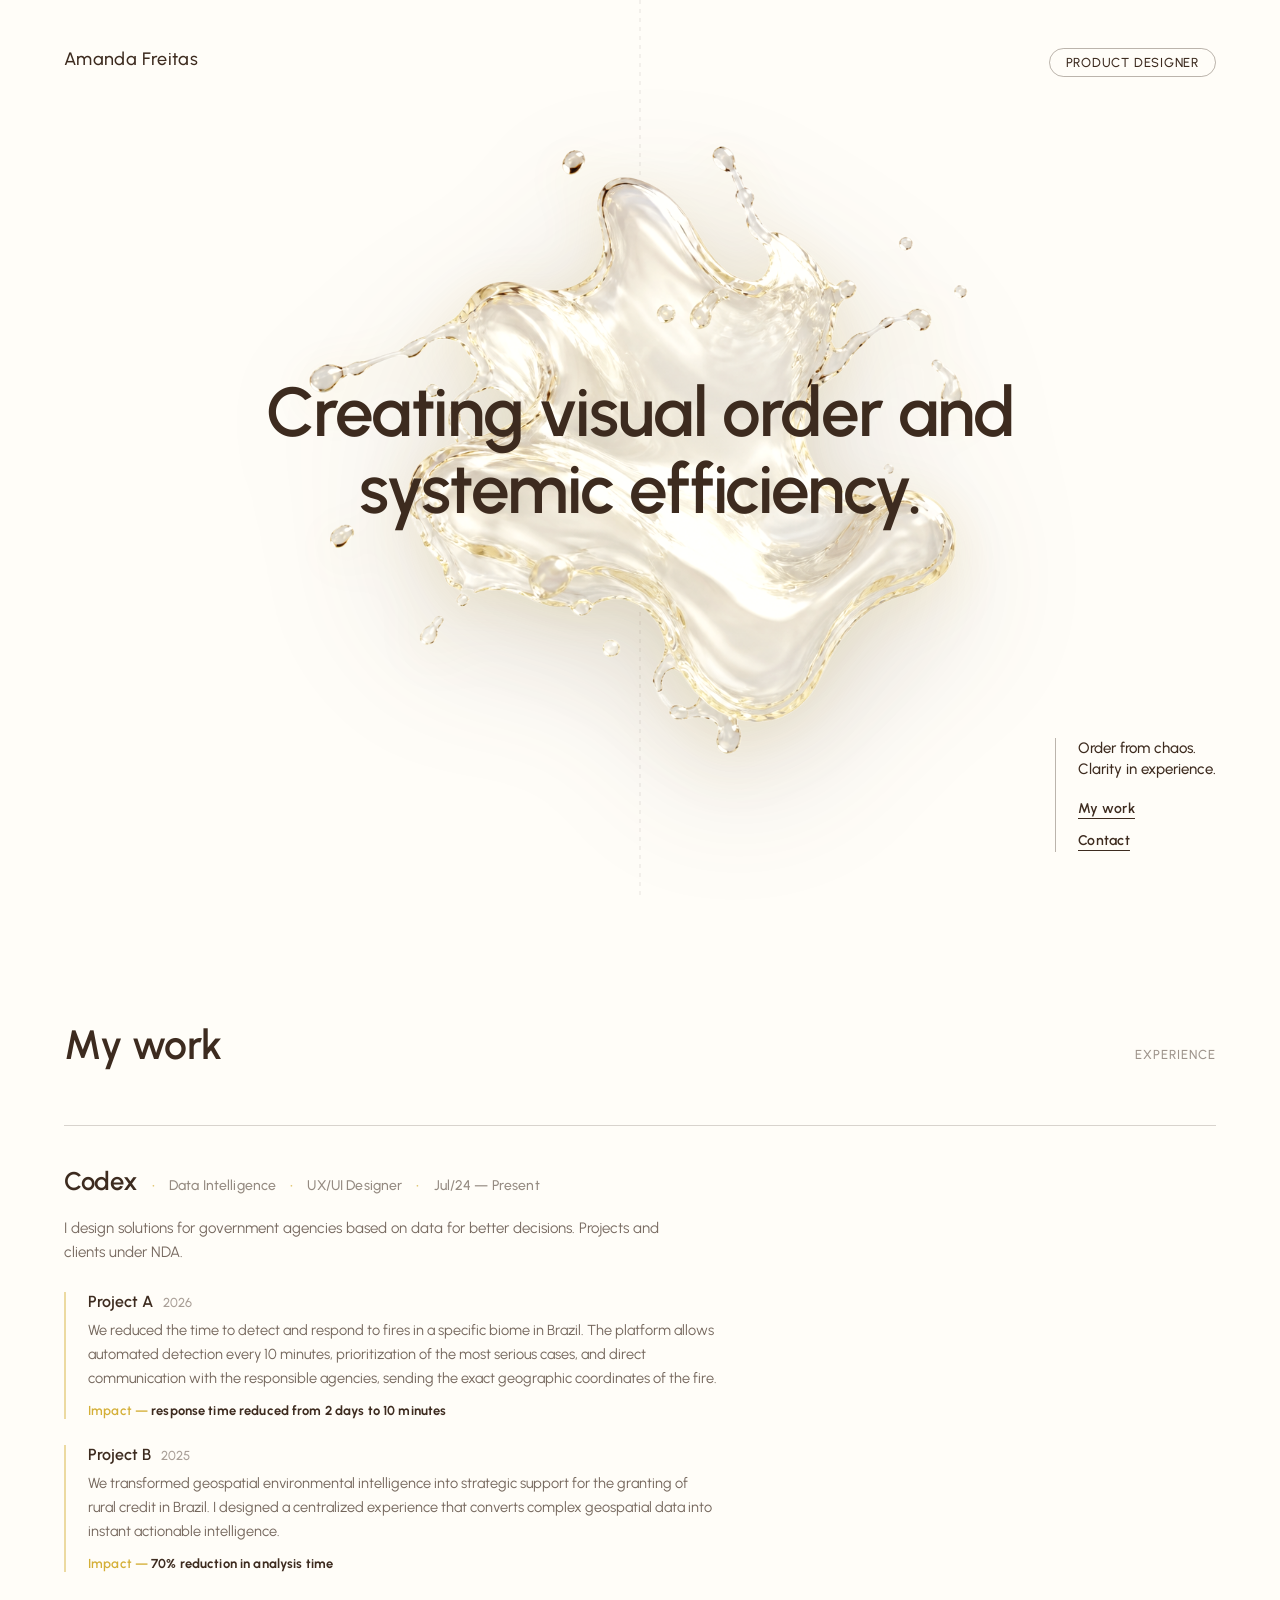
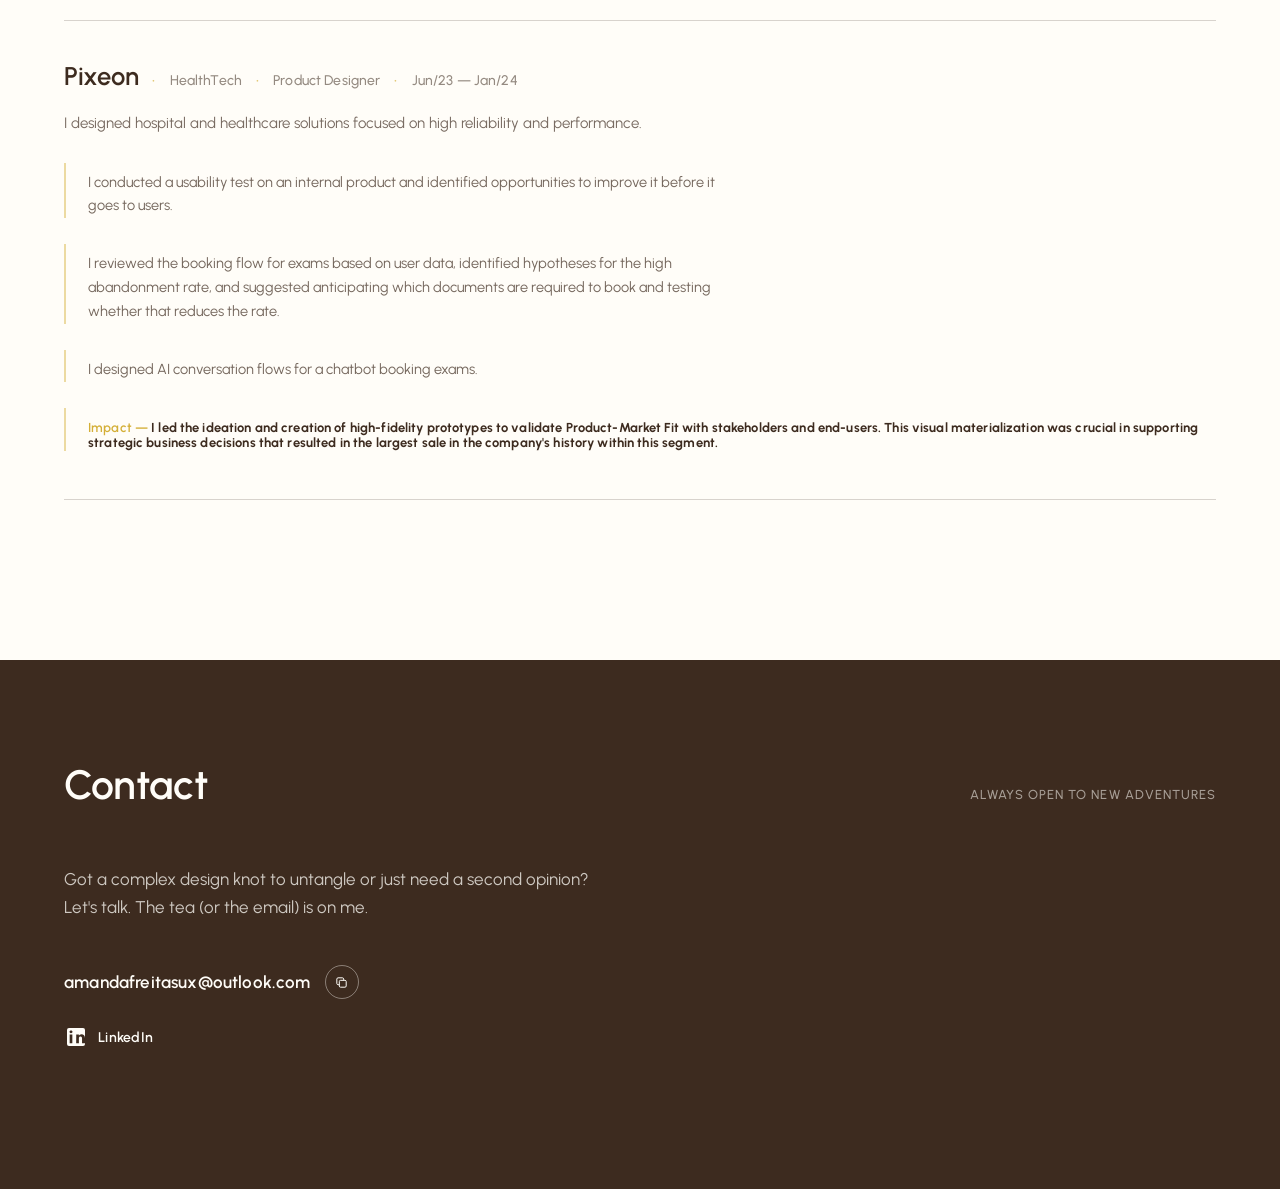
==== index.html @ dfbdc8ba "Update hero image" ====
<!DOCTYPE html>
<html lang="en">
<head>
<meta charset="UTF-8">
<meta name="viewport" content="width=device-width, initial-scale=1.0">
<title>Amanda Freitas — Product Design</title>
<link rel="preconnect" href="https://fonts.googleapis.com">
<link href="https://fonts.googleapis.com/css2?family=Urbanist:wght@300;400;500;600;700;800&display=swap" rel="stylesheet">
<link rel="stylesheet" href="styles.css">
</head>
<body>

<div class="hero">

  <div class="topbar">
    <div class="name">Amanda Freitas</div>
    <div class="tag">Product Designer</div>
  </div>

  <div class="stage">
    <div class="splash-wrap">
      <img class="splash-img" src="hero-splash.png" alt="">
    </div>
  </div>

  <div class="headline">
    <h1>Creating visual order and<br>systemic efficiency.</h1>
  </div>

  <div class="bottom">
    <div class="cta">
      <p>Order from chaos.<br>Clarity in experience.</p>
      <div class="btn-group">
        <a href="#work" class="btn">My work</a>
        <a href="#contact" class="btn">Contact</a>
      </div>
    </div>
  </div>

</div>

<section class="work" id="work">
  <div class="work-head">
    <h2>My work</h2>
    <span>Experience</span>
  </div>

  <div class="work-list">

    <div class="work-item">
      <div class="work-row">
        <div class="w-company">Codex</div>
        <div class="w-segment">Data Intelligence</div>
        <div class="w-role">UX/UI Designer</div>
        <div class="w-date">Jul/24 — Present</div>
      </div>

      <p class="work-summary">I design solutions for government agencies based on data for better decisions. Projects and clients under NDA.</p>

      <div class="project-list">
        <div class="project">
          <div class="project-head">
            <h3>Project A</h3>
            <span class="project-year">2026</span>
          </div>
          <p class="project-desc">We reduced the time to detect and respond to fires in a specific biome in Brazil. The platform allows automated detection every 10 minutes, prioritization of the most serious cases, and direct communication with the responsible agencies, sending the exact geographic coordinates of the fire.</p>
          <span class="project-impact">Impact — <b>response time reduced from 2 days to 10 minutes</b></span>
        </div>

        <div class="project">
          <div class="project-head">
            <h3>Project B</h3>
            <span class="project-year">2025</span>
          </div>
          <p class="project-desc">We transformed geospatial environmental intelligence into strategic support for the granting of rural credit in Brazil. I designed a centralized experience that converts complex geospatial data into instant actionable intelligence.</p>
          <span class="project-impact">Impact — <b>70% reduction in analysis time</b></span>
        </div>
      </div>
    </div>

    <div class="work-item">
      <div class="work-row">
        <div class="w-company">Pixeon</div>
        <div class="w-segment">HealthTech</div>
        <div class="w-role">Product Designer</div>
        <div class="w-date">Jun/23 — Jan/24</div>
      </div>

      <p class="work-summary">I designed hospital and healthcare solutions focused on high reliability and performance.</p>

      <div class="project-list">
        <div class="project">
          <p class="project-desc">I conducted a usability test on an internal product and identified opportunities to improve it before it goes to users.</p>
        </div>

        <div class="project">
          <p class="project-desc">I reviewed the booking flow for exams based on user data, identified hypotheses for the high abandonment rate, and suggested anticipating which documents are required to book and testing whether that reduces the rate.</p>
        </div>

        <div class="project">
          <p class="project-desc">I designed AI conversation flows for a chatbot booking exams.</p>
        </div>

        <div class="project">
          <span class="project-impact">Impact — <b>I led the ideation and creation of high-fidelity prototypes to validate Product-Market Fit with stakeholders and end-users. This visual materialization was crucial in supporting strategic business decisions that resulted in the largest sale in the company's history within this segment.</b></span>
        </div>
      </div>
    </div>

  </div>
</section>

<section class="contact" id="contact">
  <div class="work-head">
    <h2>Contact</h2>
    <span>Always open to new adventures</span>
  </div>

  <p class="contact-copy">Got a complex design knot to untangle or just need a second opinion? Let's talk. The tea (or the email) is on me.</p>

  <div class="contact-actions">

    <div class="email-row">
      <span class="email-text" id="emailText">amandafreitasux@outlook.com</span>
      <button class="copy-btn" id="copyBtn" onclick="copyEmail()" aria-label="Copy email address">
        <svg viewBox="0 0 24 24" fill="none" xmlns="http://www.w3.org/2000/svg">
          <rect x="8.5" y="8.5" width="11" height="11" rx="2" stroke="currentColor" stroke-width="1.6"/>
          <path d="M15.5 8.5V6.5C15.5 5.39543 14.6046 4.5 13.5 4.5H6.5C5.39543 4.5 4.5 5.39543 4.5 6.5V13.5C4.5 14.6046 5.39543 15.5 6.5 15.5H8.5" stroke="currentColor" stroke-width="1.6"/>
        </svg>
      </button>
      <span class="copy-feedback" id="copyFeedback">Copied</span>
    </div>

    <a class="linkedin-btn" href="https://www.linkedin.com/in/amandafreitas/" target="_blank" rel="noopener">
      <svg viewBox="0 0 24 24" fill="currentColor" xmlns="http://www.w3.org/2000/svg">
        <path d="M19 3a2 2 0 0 1 2 2v14a2 2 0 0 1-2 2H5a2 2 0 0 1-2-2V5a2 2 0 0 1 2-2h14zM8.34 18.34V9.38H5.67v8.96h2.67zM7 8.19c.93 0 1.5-.62 1.5-1.39-.02-.79-.57-1.39-1.48-1.39-.91 0-1.5.6-1.5 1.39 0 .77.57 1.39 1.47 1.39H7zM18.34 18.34h2.67v-5.14c0-2.75-1.47-4.03-3.43-4.03-1.58 0-2.29.87-2.69 1.48V9.38h-2.67c.03.76 0 8.96 0 8.96h2.67v-5.01c0-.26.02-.53.1-.72.21-.54.7-1.09 1.53-1.09 1.08 0 1.52.82 1.52 2.03v4.79z"/>
      </svg>
      <span>LinkedIn</span>
    </a>

  </div>
</section>

<script src="script.js"></script>

</body>
</html>
---- styles.css ----
:root{
    --bg:#FFFDF8;
    --ink:#3D2B1F;
    --gold:#D4AF37;
  }

  *{margin:0;padding:0;box-sizing:border-box;}

  html,body{
    width:100%;
    height:100%;
    background:var(--bg);
    color:var(--ink);
    font-family:'Urbanist', sans-serif;
  }

  .hero{
    position:relative;
    width:100%;
    height:100vh;
    display:flex;
    flex-direction:column;
    justify-content:space-between;
    padding:48px 64px;
  }

  .hero::before{
    content:"";
    position:absolute;
    top:0;
    left:50%;
    width:1px;
    height:100%;
    background:repeating-linear-gradient(to bottom, rgba(61,43,31,0.12) 0 4px, transparent 4px 9px);
    transform:translateX(-0.5px);
    pointer-events:none;
  }

  /* ---------- TOP BAR ---------- */
  .topbar{
    position:relative;
    z-index:5;
    display:flex;
    justify-content:space-between;
    align-items:flex-start;
  }

  .name{
    font-size:18px;
    font-weight:500;
    letter-spacing:0.02em;
    color:var(--ink);
  }

  .tag{
    font-size:13px;
    font-weight:500;
    letter-spacing:0.06em;
    text-transform:uppercase;
    color:var(--ink);
    border:1px solid rgba(61,43,31,0.35);
    border-radius:100px;
    padding:6px 16px;
    transition:all 0.35s ease;
  }
  .tag:hover{
    border-color:var(--gold);
    color:var(--gold);
  }

  /* ---------- SPLASH STAGE ---------- */
  .stage{
    position:absolute;
    top:0;
    left:0;
    width:100%;
    height:100%;
    display:flex;
    align-items:center;
    justify-content:center;
    pointer-events:none;
  }

  .splash-wrap{
    position:relative;
    width:min(58vw, 780px);
    aspect-ratio:1/1;
    animation:drift 10s ease-in-out infinite;
  }

  .splash-img{
    position:absolute;
    inset:0;
    width:100%;
    height:100%;
    object-fit:contain;
    /* warm the whites toward cream/gold and add depth */
    filter:
      drop-shadow(0 40px 70px rgba(61,43,31,0.16))
      drop-shadow(0 12px 26px rgba(212,175,55,0.14))
      saturate(1.05)
      sepia(0.06);
    animation:breathe 8s ease-in-out infinite;
    transform-origin:center center;
  }

  @keyframes drift{
    0%,100%{ transform:translate(0,0) rotate(0deg); }
    50%{ transform:translate(0,-16px) rotate(1.2deg); }
  }

  @keyframes breathe{
    0%,100%{ transform:scale(1); }
    50%{ transform:scale(1.025); }
  }

  @media (prefers-reduced-motion: reduce){
    .splash-wrap, .splash-img{ animation:none; }
  }

  /* ---------- HEADLINE OVER SPLASH ---------- */
  .headline{
    position:absolute;
    top:50%;
    left:50%;
    transform:translate(-50%,-50%);
    width:90%;
    z-index:4;
    text-align:center;
    pointer-events:none;
  }

  .headline h1{
    font-size:clamp(36px, 5.4vw, 76px);
    font-weight:600;
    letter-spacing:-0.02em;
    line-height:1.12;
    color:var(--ink);
    margin:0 auto;
  }

  /* ---------- BOTTOM CTA ---------- */
  .bottom{
    position:relative;
    z-index:5;
    display:flex;
    justify-content:flex-end;
    align-items:flex-end;
  }

  .cta{
    display:flex;
    flex-direction:column;
    align-items:flex-start;
    gap:20px;
    border-left:1px solid rgba(61,43,31,0.35);
    padding-left:22px;
  }

  .cta p{
    font-size:15px;
    font-weight:500;
    color:var(--ink);
    line-height:1.4;
    text-align:left;
  }

  .btn{
    position:relative;
    display:inline-block;
    background:none;
    border:none;
    padding:0 0 3px 0;
    color:var(--ink);
    font-family:'Urbanist', sans-serif;
    font-size:14px;
    font-weight:600;
    letter-spacing:0.02em;
    text-decoration:none;
    text-underline-offset:5px;
    text-decoration-line:underline;
    text-decoration-color:var(--ink);
    text-decoration-thickness:1px;
    cursor:pointer;
    transition:color 0.35s ease, text-decoration-color 0.35s ease, transform 0.35s ease;
  }
  .btn:hover{
    color:var(--gold);
    text-decoration-color:var(--gold);
    transform:translateX(3px);
  }

  .btn-group{
    display:flex;
    flex-direction:column;
    align-items:flex-start;
    gap:12px;
  }

  @media (max-width:820px){
    .hero{ padding:28px 24px; }
    .splash-wrap{ width:88vw; }
    .headline h1{ font-size:clamp(26px,7.5vw,40px); }
    .cta{ border-left:none; border-top:1px solid rgba(61,43,31,0.35); padding-left:0; padding-top:14px; align-items:flex-start; }
  }

  /* ================= MY WORK ================= */
  .work{
    position:relative;
    padding:120px 64px 160px;
  }

  .work-head{
    display:flex;
    align-items:baseline;
    justify-content:space-between;
    margin-bottom:56px;
  }

  .work-head h2{
    font-size:clamp(28px, 3.2vw, 44px);
    font-weight:600;
    letter-spacing:-0.01em;
    color:var(--ink);
  }

  .work-head span{
    font-size:13px;
    font-weight:500;
    letter-spacing:0.08em;
    text-transform:uppercase;
    color:rgba(61,43,31,0.5);
  }

  .work-list{
    border-top:1px solid rgba(61,43,31,0.2);
  }

  .work-item{
    position:relative;
    border-bottom:1px solid rgba(61,43,31,0.2);
    padding:40px 0 48px;
    transition:padding-left 0.35s ease;
  }

  .work-item::before{
    content:"";
    position:absolute;
    left:0;
    top:0;
    height:100%;
    width:0;
    background:var(--gold);
    transition:width 0.35s ease;
  }

  .work-item:hover{
    padding-left:24px;
  }

  .work-item:hover::before{
    width:3px;
  }

  .work-row{
    display:flex;
    align-items:baseline;
    flex-wrap:wrap;
    row-gap:6px;
  }

  .work-summary{
    margin-top:20px;
    font-size:15px;
    line-height:1.6;
    color:rgba(61,43,31,0.7);
    max-width:68ch;
  }

  /* ---- named / dated projects (e.g. Codex) ---- */
  .project-list{
    margin-top:28px;
    display:flex;
    flex-direction:column;
    gap:26px;
  }

  .project{
    padding-left:22px;
    border-left:2px solid rgba(212,175,55,0.45);
  }

  .project-head{
    display:flex;
    align-items:baseline;
    gap:10px;
    flex-wrap:wrap;
  }

  .project-head h3{
    font-size:16px;
    font-weight:600;
    color:var(--ink);
  }

  .project-year{
    font-size:13px;
    font-weight:500;
    color:rgba(61,43,31,0.45);
  }

  .project-desc{
    margin-top:8px;
    font-size:14.5px;
    line-height:1.65;
    color:rgba(61,43,31,0.72);
    max-width:70ch;
  }

  .project-impact{
    display:inline-block;
    margin-top:12px;
    font-size:13px;
    font-weight:600;
    letter-spacing:0.01em;
    color:var(--gold);
  }

  .project-impact b{
    font-weight:700;
    color:var(--ink);
  }

  .impact-label{
    display:block;
    font-size:12.5px;
    font-weight:700;
    letter-spacing:0.06em;
    text-transform:uppercase;
    color:var(--gold);
    margin-bottom:8px;
  }

  .w-company{
    font-size:clamp(20px, 2vw, 26px);
    font-weight:600;
    color:var(--ink);
    letter-spacing:-0.01em;
    margin-right:14px;
  }

  .w-segment,
  .w-role,
  .w-date{
    font-size:14px;
    font-weight:500;
    color:rgba(61,43,31,0.55);
    letter-spacing:0.01em;
  }

  .w-segment::before,
  .w-role::before,
  .w-date::before{
    content:"•";
    display:inline-block;
    margin:0 14px;
    color:rgba(212,175,55,0.7);
  }

  .w-segment::before{
    margin-left:0;
  }

  @media (max-width:820px){
    .work{ padding:80px 24px 100px; }
    .work-head{ flex-direction:column; align-items:flex-start; gap:8px; }
    .work-item{ padding:32px 0; }
    .w-company{
      display:block;
      margin-right:0;
      margin-bottom:6px;
    }
    .project{ padding-left:16px; }
  }

  /* ================= CONTACT ================= */
  .contact{
    padding:100px 64px 140px;
    background:var(--ink);
    color:var(--bg);
  }

  .contact .work-head h2{
    color:var(--bg);
  }

  .contact .work-head span{
    color:rgba(255,253,248,0.55);
  }

  .contact-copy{
    margin-top:24px;
    font-size:17px;
    line-height:1.65;
    color:rgba(255,253,248,0.75);
    max-width:56ch;
  }

  .contact-actions{
    display:flex;
    flex-direction:column;
    align-items:flex-start;
    gap:26px;
    margin-top:44px;
  }

  /* email + copy button */
  .email-row{
    position:relative;
    display:flex;
    align-items:center;
    gap:14px;
  }

  .email-text{
    font-size:17px;
    font-weight:600;
    color:var(--bg);
    letter-spacing:0.01em;
  }

  .copy-btn{
    display:flex;
    align-items:center;
    justify-content:center;
    width:34px;
    height:34px;
    border-radius:50%;
    border:1px solid rgba(255,253,248,0.4);
    background:none;
    color:var(--bg);
    cursor:pointer;
    transition:border-color 0.3s ease, color 0.3s ease, transform 0.3s ease;
  }

  .copy-btn svg{
    width:15px;
    height:15px;
  }

  .copy-btn:hover{
    border-color:var(--gold);
    color:var(--gold);
    transform:translateY(-1px);
  }

  .copy-btn:active{
    transform:translateY(0);
  }

  .copy-feedback{
    position:absolute;
    left:0;
    bottom:-22px;
    font-size:12px;
    font-weight:600;
    letter-spacing:0.03em;
    color:var(--gold);
    opacity:0;
    transform:translateY(-4px);
    transition:opacity 0.25s ease, transform 0.25s ease;
    pointer-events:none;
  }

  .copy-feedback.show{
    opacity:1;
    transform:translateY(0);
  }

  /* LinkedIn — plain icon + text, no fill or border */
  .linkedin-btn{
    display:inline-flex;
    align-items:center;
    gap:10px;
    padding:0;
    border:none;
    background:none;
    color:var(--bg);
    font-size:14px;
    font-weight:600;
    letter-spacing:0.02em;
    text-decoration:none;
    transition:color 0.35s ease, transform 0.35s ease;
  }

  .linkedin-btn svg{
    width:24px;
    height:24px;
  }

  .linkedin-btn:hover{
    color:var(--gold);
    transform:translateX(3px);
  }

  @media (max-width:820px){
    .contact{ padding:70px 24px 90px; }
    .email-row{ flex-wrap:wrap; }
  }
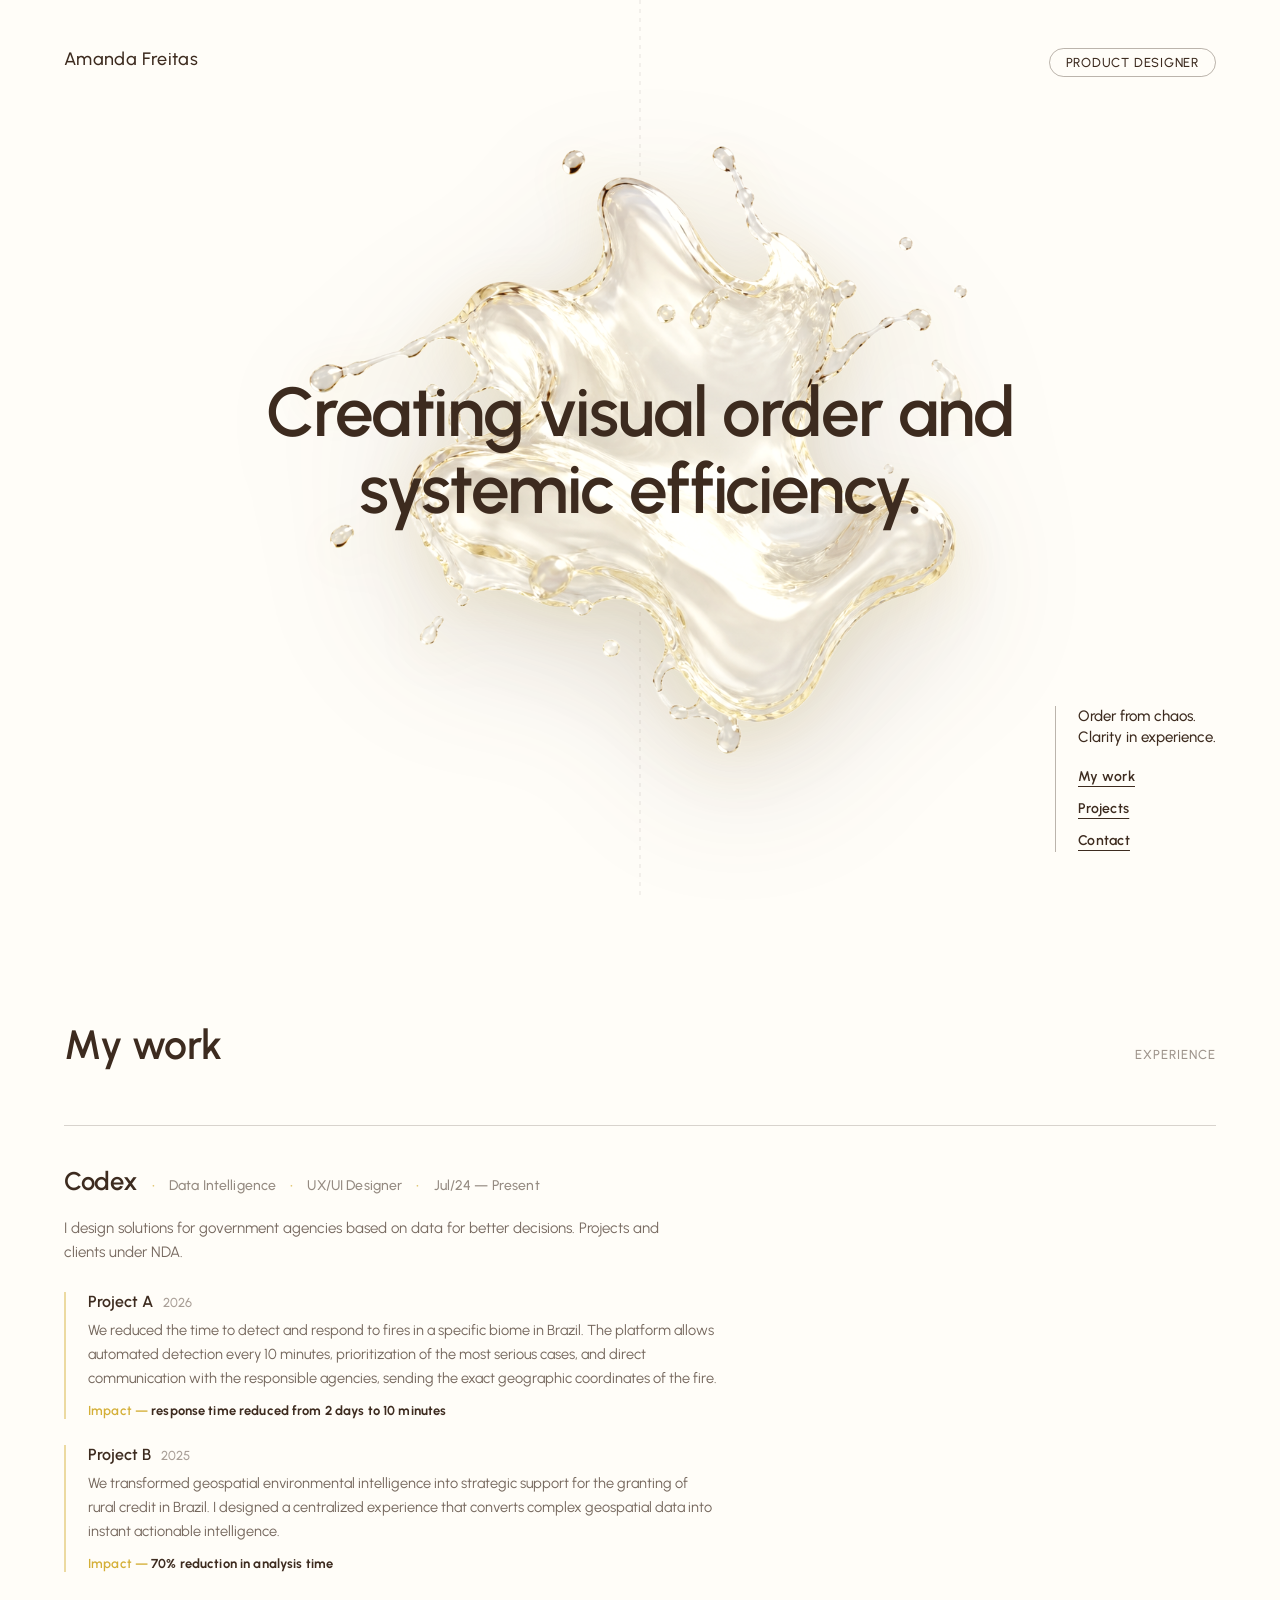
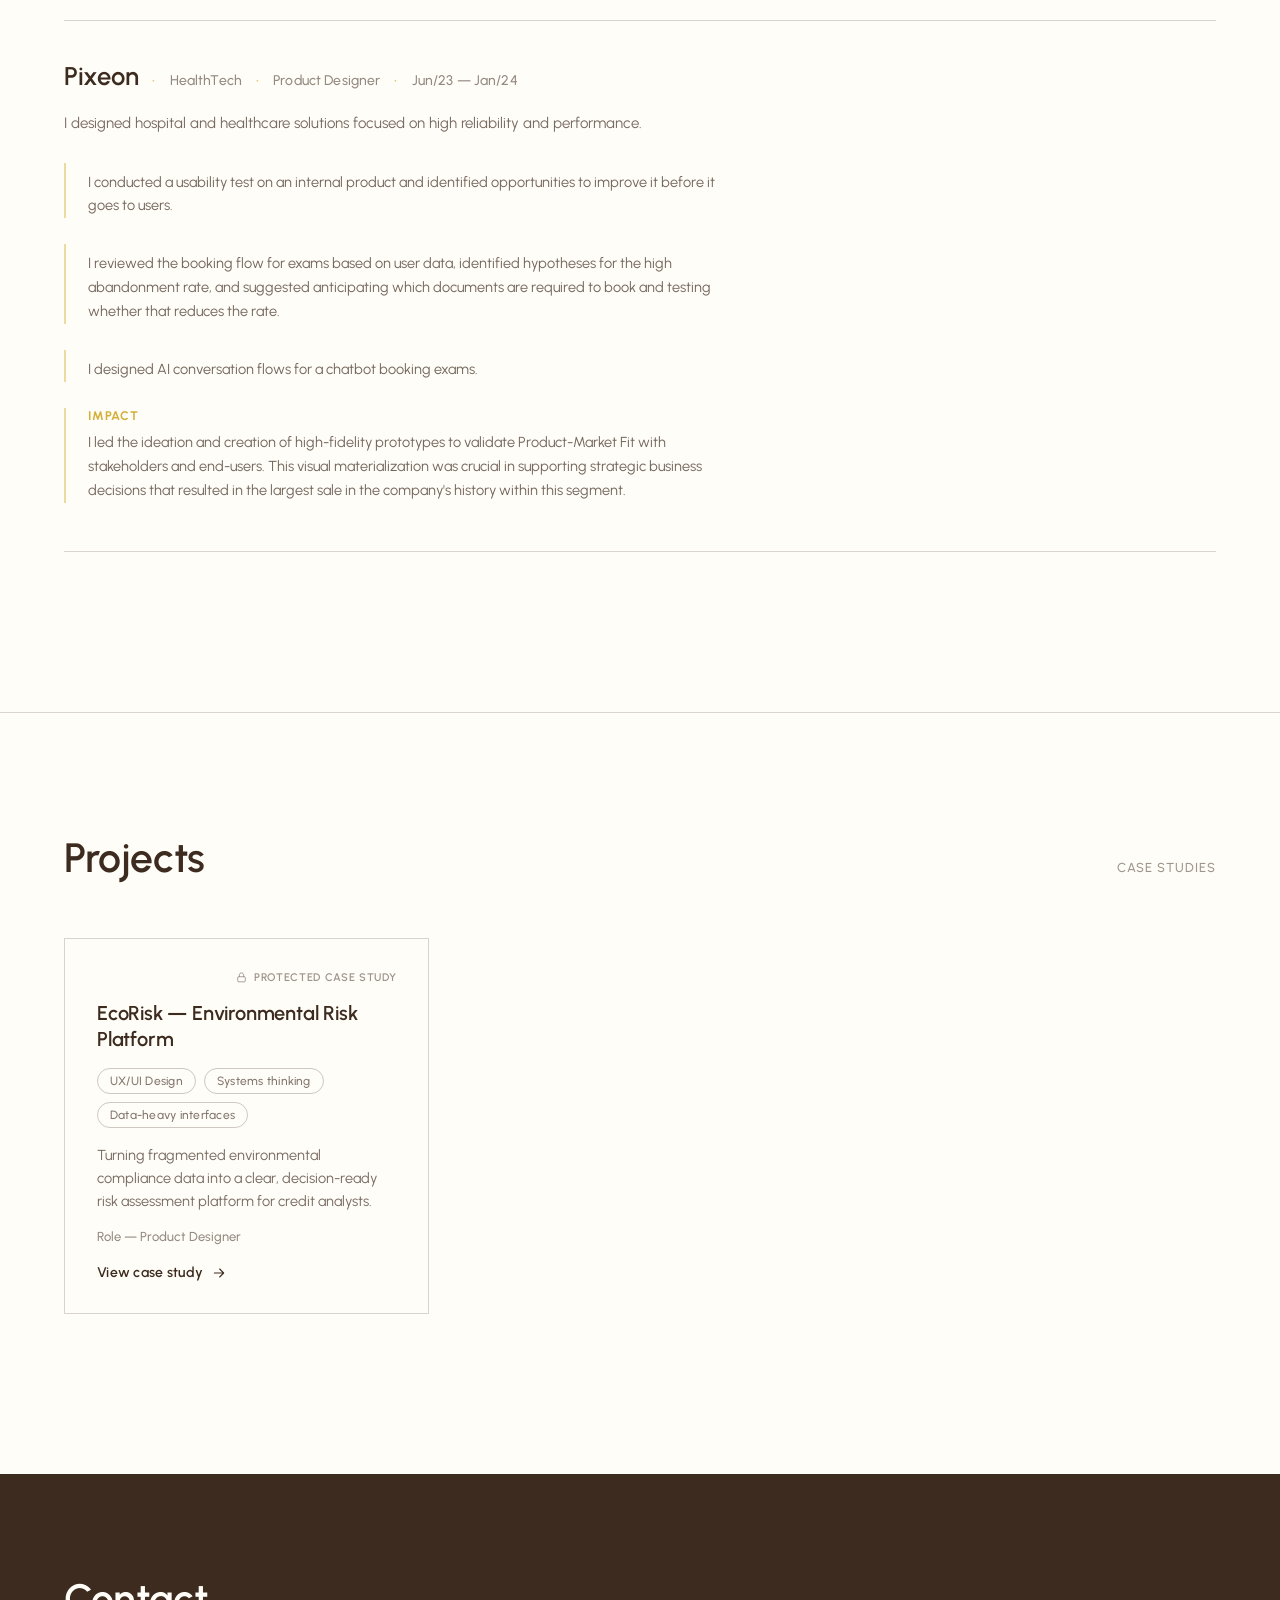
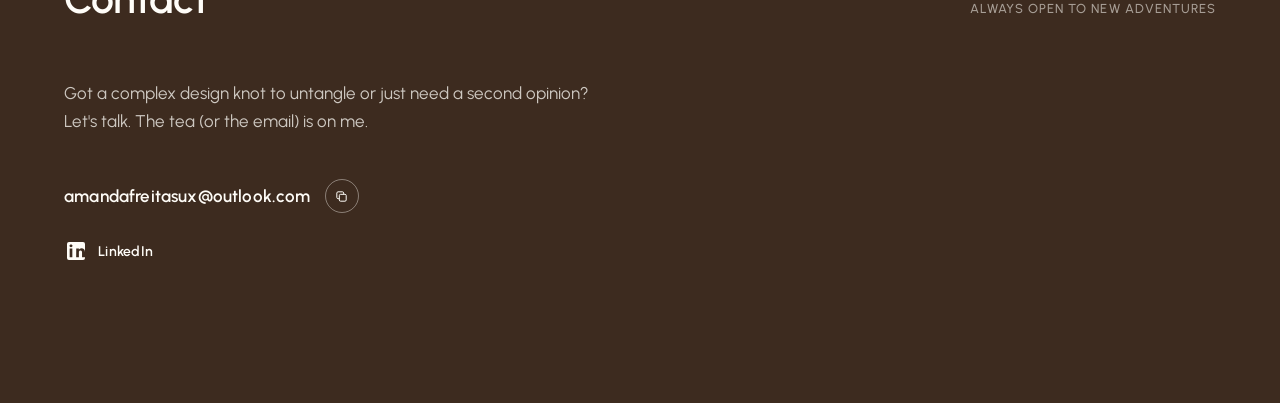
==== commit 3ba36e02: "Updates Added new section "cases" and one case" ====
--- a/index.html
+++ b/index.html
@@ -6,7 +6,642 @@
 <title>Amanda Freitas — Product Design</title>
 <link rel="preconnect" href="https://fonts.googleapis.com">
 <link href="https://fonts.googleapis.com/css2?family=Urbanist:wght@300;400;500;600;700;800&display=swap" rel="stylesheet">
-<link rel="stylesheet" href="styles.css">
+<style>
+  :root{
+    --bg:#FFFDF8;
+    --ink:#3D2B1F;
+    --gold:#D4AF37;
+  }
+
+  *{margin:0;padding:0;box-sizing:border-box;}
+
+  html,body{
+    width:100%;
+    height:100%;
+    background:var(--bg);
+    color:var(--ink);
+    font-family:'Urbanist', sans-serif;
+  }
+
+  .hero{
+    position:relative;
+    width:100%;
+    height:100vh;
+    display:flex;
+    flex-direction:column;
+    justify-content:space-between;
+    padding:48px 64px;
+  }
+
+  .hero::before{
+    content:"";
+    position:absolute;
+    top:0;
+    left:50%;
+    width:1px;
+    height:100%;
+    background:repeating-linear-gradient(to bottom, rgba(61,43,31,0.12) 0 4px, transparent 4px 9px);
+    transform:translateX(-0.5px);
+    pointer-events:none;
+  }
+
+  /* ---------- TOP BAR ---------- */
+  .topbar{
+    position:relative;
+    z-index:5;
+    display:flex;
+    justify-content:space-between;
+    align-items:flex-start;
+  }
+
+  .name{
+    font-size:18px;
+    font-weight:500;
+    letter-spacing:0.02em;
+    color:var(--ink);
+  }
+
+  .tag{
+    font-size:13px;
+    font-weight:500;
+    letter-spacing:0.06em;
+    text-transform:uppercase;
+    color:var(--ink);
+    border:1px solid rgba(61,43,31,0.35);
+    border-radius:100px;
+    padding:6px 16px;
+    transition:all 0.35s ease;
+  }
+  .tag:hover{
+    border-color:var(--gold);
+    color:var(--gold);
+  }
+
+  /* ---------- SPLASH STAGE ---------- */
+  .stage{
+    position:absolute;
+    top:0;
+    left:0;
+    width:100%;
+    height:100%;
+    display:flex;
+    align-items:center;
+    justify-content:center;
+    pointer-events:none;
+  }
+
+  .splash-wrap{
+    position:relative;
+    width:min(58vw, 780px);
+    aspect-ratio:1/1;
+    animation:drift 10s ease-in-out infinite;
+  }
+
+  .splash-img{
+    position:absolute;
+    inset:0;
+    width:100%;
+    height:100%;
+    object-fit:contain;
+    /* warm the whites toward cream/gold and add depth */
+    filter:
+      drop-shadow(0 40px 70px rgba(61,43,31,0.16))
+      drop-shadow(0 12px 26px rgba(212,175,55,0.14))
+      saturate(1.05)
+      sepia(0.06);
+    animation:breathe 8s ease-in-out infinite;
+    transform-origin:center center;
+  }
+
+  @keyframes drift{
+    0%,100%{ transform:translate(0,0) rotate(0deg); }
+    50%{ transform:translate(0,-16px) rotate(1.2deg); }
+  }
+
+  @keyframes breathe{
+    0%,100%{ transform:scale(1); }
+    50%{ transform:scale(1.025); }
+  }
+
+  @media (prefers-reduced-motion: reduce){
+    .splash-wrap, .splash-img{ animation:none; }
+  }
+
+  /* ---------- HEADLINE OVER SPLASH ---------- */
+  .headline{
+    position:absolute;
+    top:50%;
+    left:50%;
+    transform:translate(-50%,-50%);
+    width:90%;
+    z-index:4;
+    text-align:center;
+    pointer-events:none;
+  }
+
+  .headline h1{
+    font-size:clamp(36px, 5.4vw, 76px);
+    font-weight:600;
+    letter-spacing:-0.02em;
+    line-height:1.12;
+    color:var(--ink);
+    margin:0 auto;
+  }
+
+  /* ---------- BOTTOM CTA ---------- */
+  .bottom{
+    position:relative;
+    z-index:5;
+    display:flex;
+    justify-content:flex-end;
+    align-items:flex-end;
+  }
+
+  .cta{
+    display:flex;
+    flex-direction:column;
+    align-items:flex-start;
+    gap:20px;
+    border-left:1px solid rgba(61,43,31,0.35);
+    padding-left:22px;
+  }
+
+  .cta p{
+    font-size:15px;
+    font-weight:500;
+    color:var(--ink);
+    line-height:1.4;
+    text-align:left;
+  }
+
+  .btn{
+    position:relative;
+    display:inline-block;
+    background:none;
+    border:none;
+    padding:0 0 3px 0;
+    color:var(--ink);
+    font-family:'Urbanist', sans-serif;
+    font-size:14px;
+    font-weight:600;
+    letter-spacing:0.02em;
+    text-decoration:none;
+    text-underline-offset:5px;
+    text-decoration-line:underline;
+    text-decoration-color:var(--ink);
+    text-decoration-thickness:1px;
+    cursor:pointer;
+    transition:color 0.35s ease, text-decoration-color 0.35s ease, transform 0.35s ease;
+  }
+  .btn:hover{
+    color:var(--gold);
+    text-decoration-color:var(--gold);
+    transform:translateX(3px);
+  }
+
+  .btn-group{
+    display:flex;
+    flex-direction:column;
+    align-items:flex-start;
+    gap:12px;
+  }
+
+  @media (max-width:820px){
+    .hero{ padding:28px 24px; }
+    .splash-wrap{ width:88vw; }
+    .headline h1{ font-size:clamp(26px,7.5vw,40px); }
+    .cta{ border-left:none; border-top:1px solid rgba(61,43,31,0.35); padding-left:0; padding-top:14px; align-items:flex-start; }
+  }
+
+  /* ================= MY WORK ================= */
+  .work{
+    position:relative;
+    padding:120px 64px 160px;
+  }
+
+  .work-head{
+    display:flex;
+    align-items:baseline;
+    justify-content:space-between;
+    margin-bottom:56px;
+  }
+
+  .work-head h2{
+    font-size:clamp(28px, 3.2vw, 44px);
+    font-weight:600;
+    letter-spacing:-0.01em;
+    color:var(--ink);
+  }
+
+  .work-head span{
+    font-size:13px;
+    font-weight:500;
+    letter-spacing:0.08em;
+    text-transform:uppercase;
+    color:rgba(61,43,31,0.5);
+  }
+
+  .work-list{
+    border-top:1px solid rgba(61,43,31,0.2);
+  }
+
+  .work-item{
+    position:relative;
+    border-bottom:1px solid rgba(61,43,31,0.2);
+    padding:40px 0 48px;
+    transition:padding-left 0.35s ease;
+  }
+
+  .work-item::before{
+    content:"";
+    position:absolute;
+    left:0;
+    top:0;
+    height:100%;
+    width:0;
+    background:var(--gold);
+    transition:width 0.35s ease;
+  }
+
+  .work-item:hover{
+    padding-left:24px;
+  }
+
+  .work-item:hover::before{
+    width:3px;
+  }
+
+  .work-row{
+    display:flex;
+    align-items:baseline;
+    flex-wrap:wrap;
+    row-gap:6px;
+  }
+
+  .work-summary{
+    margin-top:20px;
+    font-size:15px;
+    line-height:1.6;
+    color:rgba(61,43,31,0.7);
+    max-width:68ch;
+  }
+
+  /* ---- named / dated projects (e.g. Codex) ---- */
+  .project-list{
+    margin-top:28px;
+    display:flex;
+    flex-direction:column;
+    gap:26px;
+  }
+
+  .project{
+    padding-left:22px;
+    border-left:2px solid rgba(212,175,55,0.45);
+  }
+
+  .project-head{
+    display:flex;
+    align-items:baseline;
+    gap:10px;
+    flex-wrap:wrap;
+  }
+
+  .project-head h3{
+    font-size:16px;
+    font-weight:600;
+    color:var(--ink);
+  }
+
+  .project-year{
+    font-size:13px;
+    font-weight:500;
+    color:rgba(61,43,31,0.45);
+  }
+
+  .project-desc{
+    margin-top:8px;
+    font-size:14.5px;
+    line-height:1.65;
+    color:rgba(61,43,31,0.72);
+    max-width:70ch;
+  }
+
+  .project-impact{
+    display:inline-block;
+    margin-top:12px;
+    font-size:13px;
+    font-weight:600;
+    letter-spacing:0.01em;
+    color:var(--gold);
+  }
+
+  .project-impact b{
+    font-weight:700;
+    color:var(--ink);
+  }
+
+  .impact-label{
+    display:block;
+    font-size:12.5px;
+    font-weight:700;
+    letter-spacing:0.06em;
+    text-transform:uppercase;
+    color:var(--gold);
+    margin-bottom:8px;
+  }
+
+  .w-company{
+    font-size:clamp(20px, 2vw, 26px);
+    font-weight:600;
+    color:var(--ink);
+    letter-spacing:-0.01em;
+    margin-right:14px;
+  }
+
+  .w-segment,
+  .w-role,
+  .w-date{
+    font-size:14px;
+    font-weight:500;
+    color:rgba(61,43,31,0.55);
+    letter-spacing:0.01em;
+  }
+
+  .w-segment::before,
+  .w-role::before,
+  .w-date::before{
+    content:"•";
+    display:inline-block;
+    margin:0 14px;
+    color:rgba(212,175,55,0.7);
+  }
+
+  .w-segment::before{
+    margin-left:0;
+  }
+
+  @media (max-width:820px){
+    .work{ padding:80px 24px 100px; }
+    .work-head{ flex-direction:column; align-items:flex-start; gap:8px; }
+    .work-item{ padding:32px 0; }
+    .w-company{
+      display:block;
+      margin-right:0;
+      margin-bottom:6px;
+    }
+    .project{ padding-left:16px; }
+  }
+
+  /* ================= PROJECTS ================= */
+  .projects{
+    padding:120px 64px 160px;
+    border-top:1px solid rgba(61,43,31,0.2);
+  }
+
+  .project-grid{
+    display:grid;
+    grid-template-columns:repeat(auto-fill, minmax(320px, 1fr));
+    gap:28px;
+    margin-top:56px;
+  }
+
+  .project-card{
+    position:relative;
+    display:flex;
+    flex-direction:column;
+    gap:16px;
+    padding:32px;
+    border:1px solid rgba(61,43,31,0.2);
+    transition:border-color 0.35s ease, transform 0.35s ease;
+  }
+
+  .project-card:hover{
+    border-color:var(--gold);
+    transform:translateY(-3px);
+  }
+
+  .project-card-top{
+    display:flex;
+    justify-content:flex-end;
+  }
+
+  .project-lock{
+    display:inline-flex;
+    align-items:center;
+    gap:6px;
+    font-size:11px;
+    font-weight:600;
+    letter-spacing:0.06em;
+    text-transform:uppercase;
+    color:rgba(61,43,31,0.5);
+  }
+
+  .project-lock svg{
+    width:13px;
+    height:13px;
+  }
+
+  .project-card-title{
+    font-size:20px;
+    font-weight:600;
+    letter-spacing:-0.01em;
+    color:var(--ink);
+    line-height:1.3;
+  }
+
+  .project-card-tags{
+    display:flex;
+    flex-wrap:wrap;
+    gap:8px;
+  }
+
+  .project-card-tags span{
+    font-size:12px;
+    font-weight:500;
+    letter-spacing:0.02em;
+    color:rgba(61,43,31,0.65);
+    border:1px solid rgba(61,43,31,0.25);
+    border-radius:100px;
+    padding:5px 12px;
+  }
+
+  .project-card-summary{
+    font-size:14.5px;
+    line-height:1.6;
+    color:rgba(61,43,31,0.7);
+    flex-grow:1;
+  }
+
+  .project-card-meta{
+    font-size:13px;
+    font-weight:500;
+    color:rgba(61,43,31,0.55);
+  }
+
+  .project-card-cta{
+    display:inline-flex;
+    align-items:center;
+    gap:8px;
+    margin-top:4px;
+    font-size:14px;
+    font-weight:600;
+    letter-spacing:0.02em;
+    color:var(--ink);
+    text-decoration:none;
+    transition:color 0.3s ease, gap 0.3s ease;
+  }
+
+  .project-card-cta svg{
+    width:16px;
+    height:16px;
+    transition:transform 0.3s ease;
+  }
+
+  .project-card-cta:hover{
+    color:var(--gold);
+    gap:12px;
+  }
+
+  .project-card-cta:hover svg{
+    transform:translateX(2px);
+  }
+
+  .project-card-cta:focus-visible{
+    outline:2px solid var(--gold);
+    outline-offset:4px;
+  }
+
+  @media (max-width:820px){
+    .projects{ padding:80px 24px 100px; }
+    .project-grid{ grid-template-columns:1fr; margin-top:40px; }
+    .project-card{ padding:26px; }
+  }
+
+  /* ================= CONTACT ================= */
+  .contact{
+    padding:100px 64px 140px;
+    background:var(--ink);
+    color:var(--bg);
+  }
+
+  .contact .work-head h2{
+    color:var(--bg);
+  }
+
+  .contact .work-head span{
+    color:rgba(255,253,248,0.55);
+  }
+
+  .contact-copy{
+    margin-top:24px;
+    font-size:17px;
+    line-height:1.65;
+    color:rgba(255,253,248,0.75);
+    max-width:56ch;
+  }
+
+  .contact-actions{
+    display:flex;
+    flex-direction:column;
+    align-items:flex-start;
+    gap:26px;
+    margin-top:44px;
+  }
+
+  /* email + copy button */
+  .email-row{
+    position:relative;
+    display:flex;
+    align-items:center;
+    gap:14px;
+  }
+
+  .email-text{
+    font-size:17px;
+    font-weight:600;
+    color:var(--bg);
+    letter-spacing:0.01em;
+  }
+
+  .copy-btn{
+    display:flex;
+    align-items:center;
+    justify-content:center;
+    width:34px;
+    height:34px;
+    border-radius:50%;
+    border:1px solid rgba(255,253,248,0.4);
+    background:none;
+    color:var(--bg);
+    cursor:pointer;
+    transition:border-color 0.3s ease, color 0.3s ease, transform 0.3s ease;
+  }
+
+  .copy-btn svg{
+    width:15px;
+    height:15px;
+  }
+
+  .copy-btn:hover{
+    border-color:var(--gold);
+    color:var(--gold);
+    transform:translateY(-1px);
+  }
+
+  .copy-btn:active{
+    transform:translateY(0);
+  }
+
+  .copy-feedback{
+    position:absolute;
+    left:0;
+    bottom:-22px;
+    font-size:12px;
+    font-weight:600;
+    letter-spacing:0.03em;
+    color:var(--gold);
+    opacity:0;
+    transform:translateY(-4px);
+    transition:opacity 0.25s ease, transform 0.25s ease;
+    pointer-events:none;
+  }
+
+  .copy-feedback.show{
+    opacity:1;
+    transform:translateY(0);
+  }
+
+  /* LinkedIn — plain icon + text, no fill or border */
+  .linkedin-btn{
+    display:inline-flex;
+    align-items:center;
+    gap:10px;
+    padding:0;
+    border:none;
+    background:none;
+    color:var(--bg);
+    font-size:14px;
+    font-weight:600;
+    letter-spacing:0.02em;
+    text-decoration:none;
+    transition:color 0.35s ease, transform 0.35s ease;
+  }
+
+  .linkedin-btn svg{
+    width:24px;
+    height:24px;
+  }
+
+  .linkedin-btn:hover{
+    color:var(--gold);
+    transform:translateX(3px);
+  }
+
+  @media (max-width:820px){
+    .contact{ padding:70px 24px 90px; }
+    .email-row{ flex-wrap:wrap; }
+  }
+</style>
 </head>
 <body>
 
@@ -19,7 +654,7 @@
 
   <div class="stage">
     <div class="splash-wrap">
-      <img class="splash-img" src="hero-splash.png" alt="">
+      <img class="splash-img" src="[data-uri]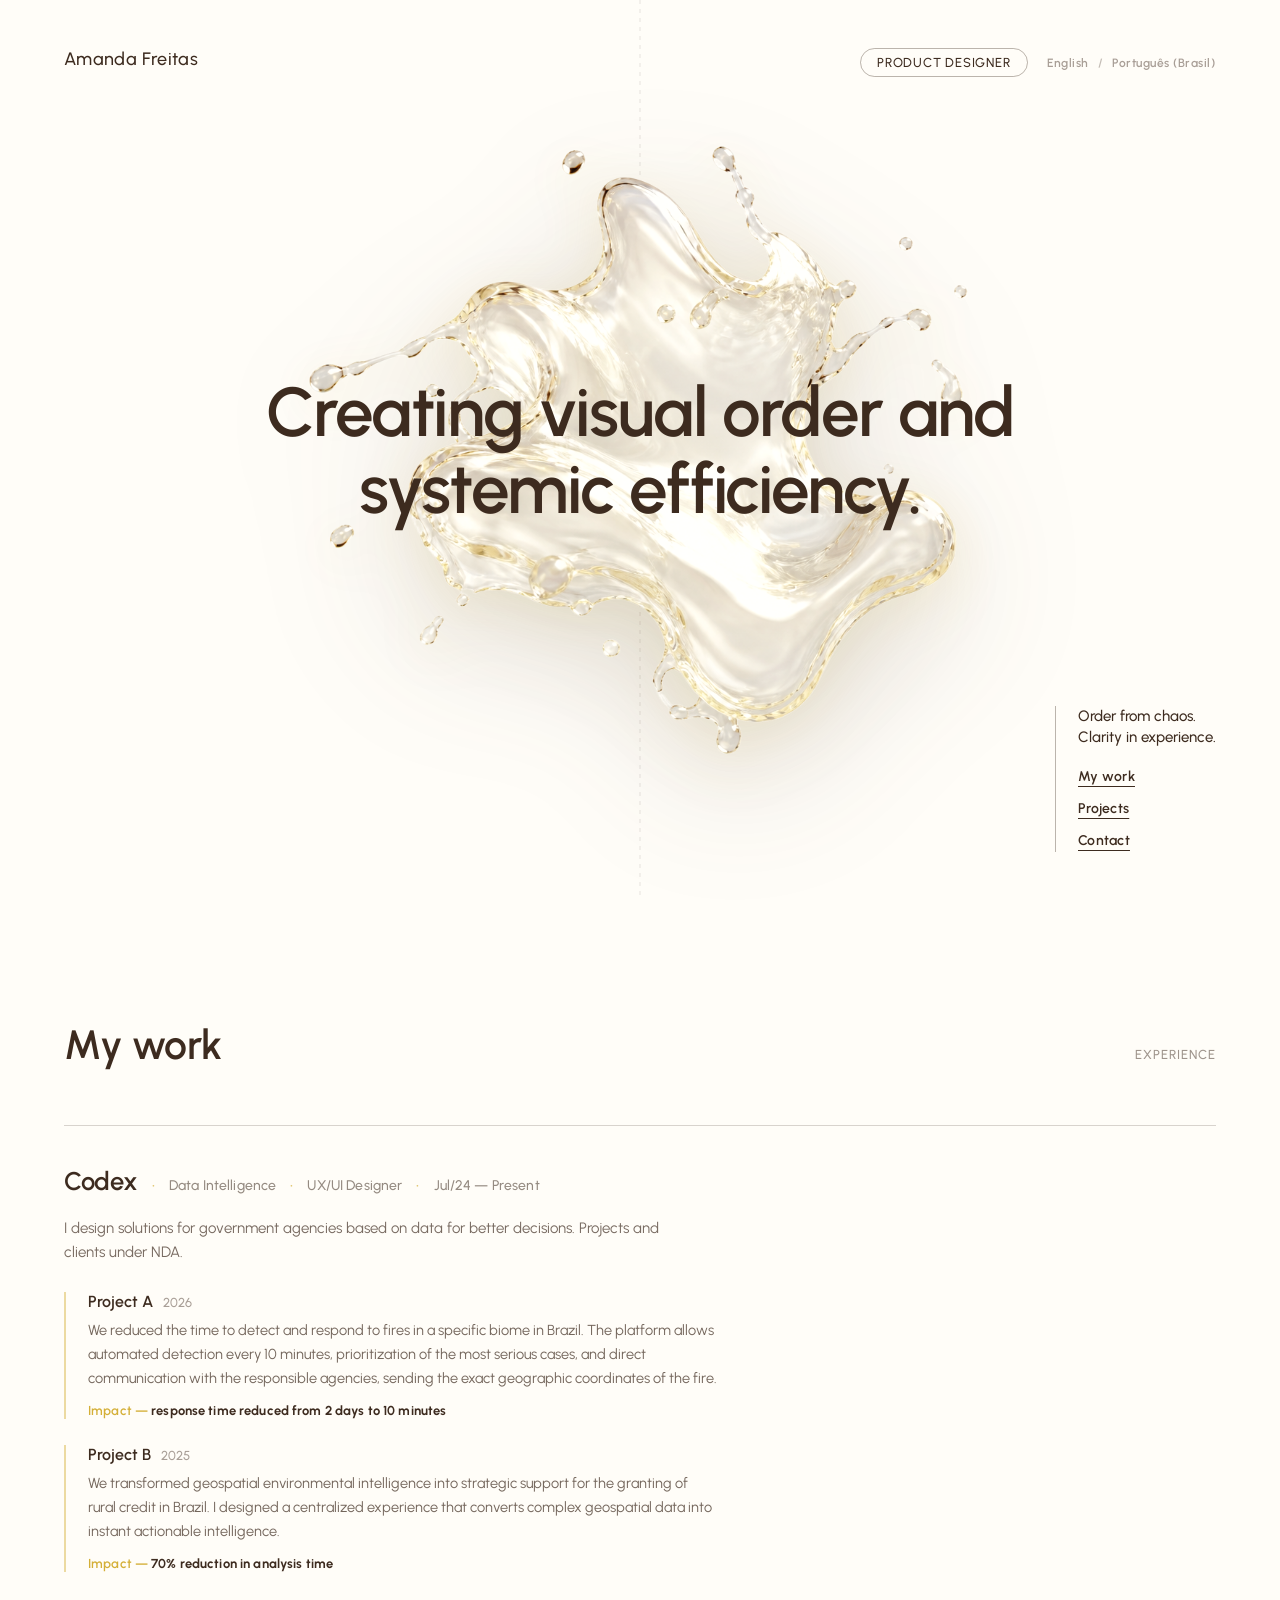
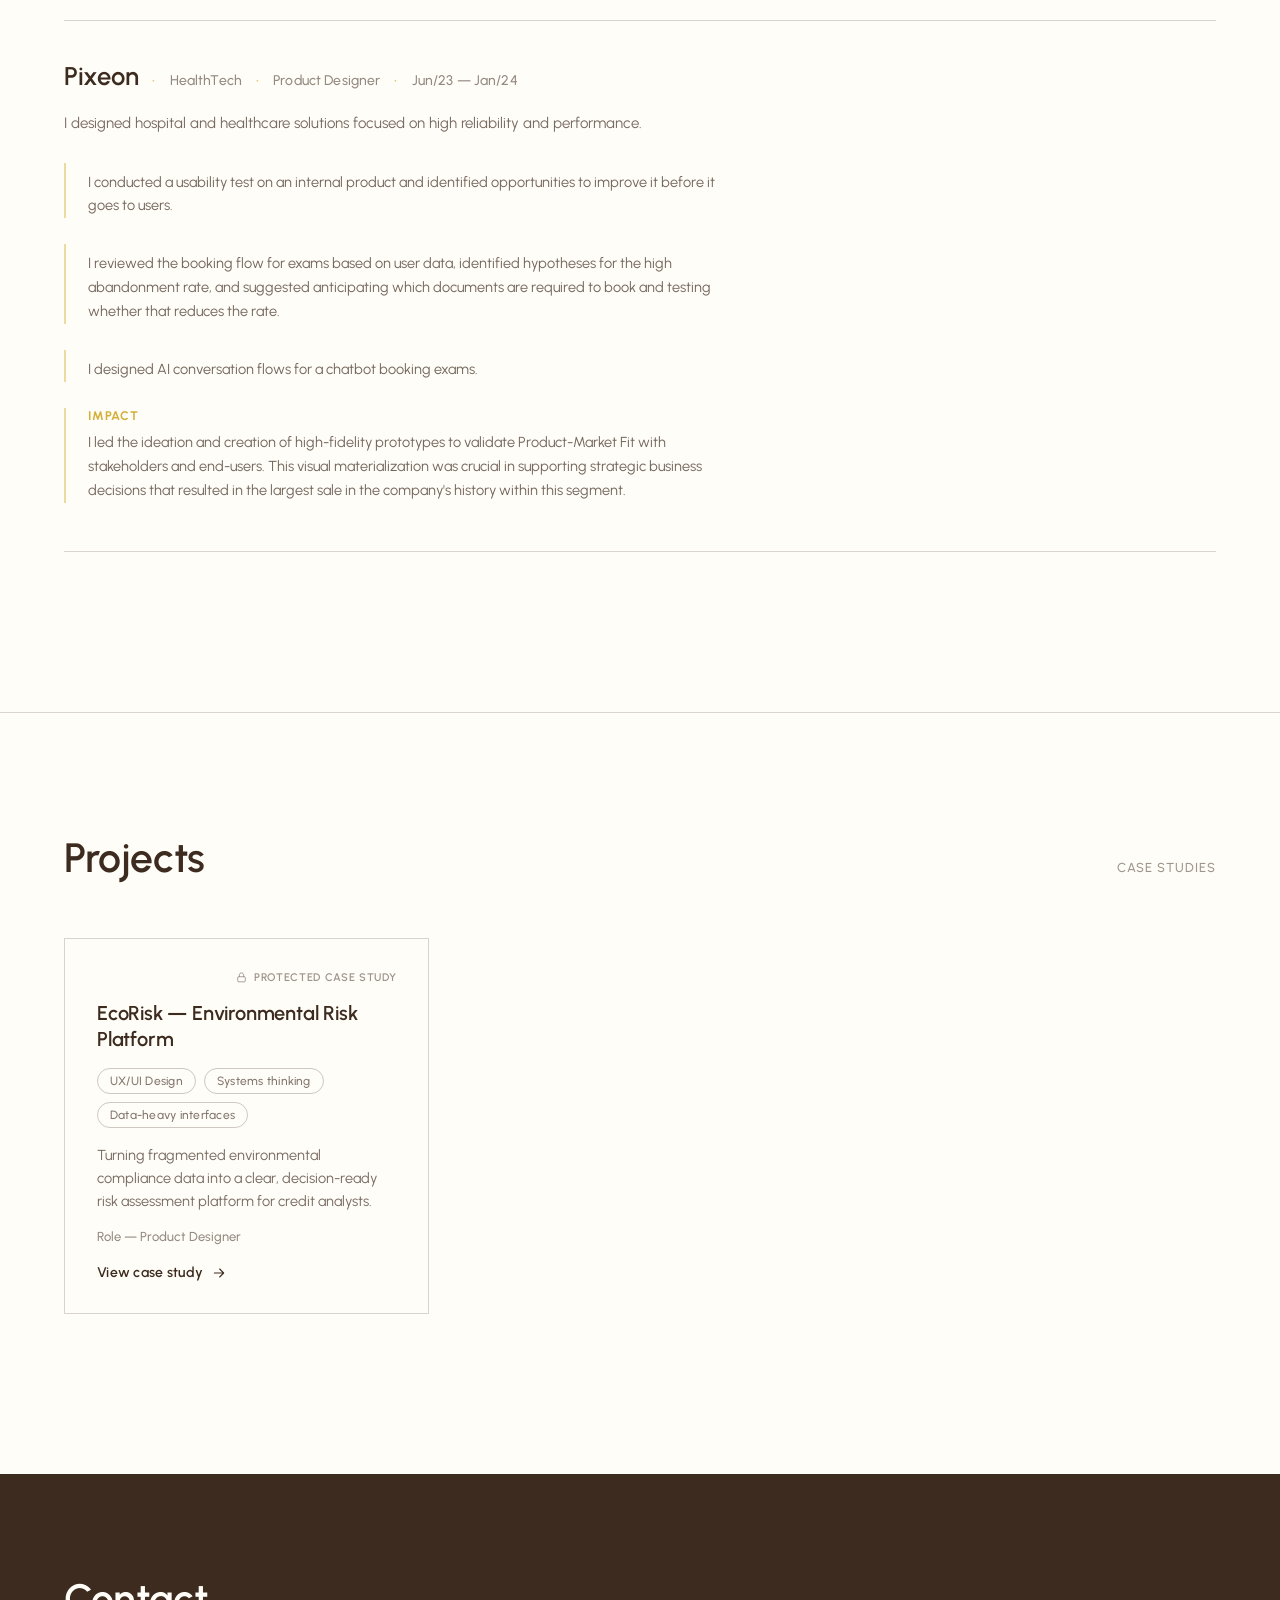
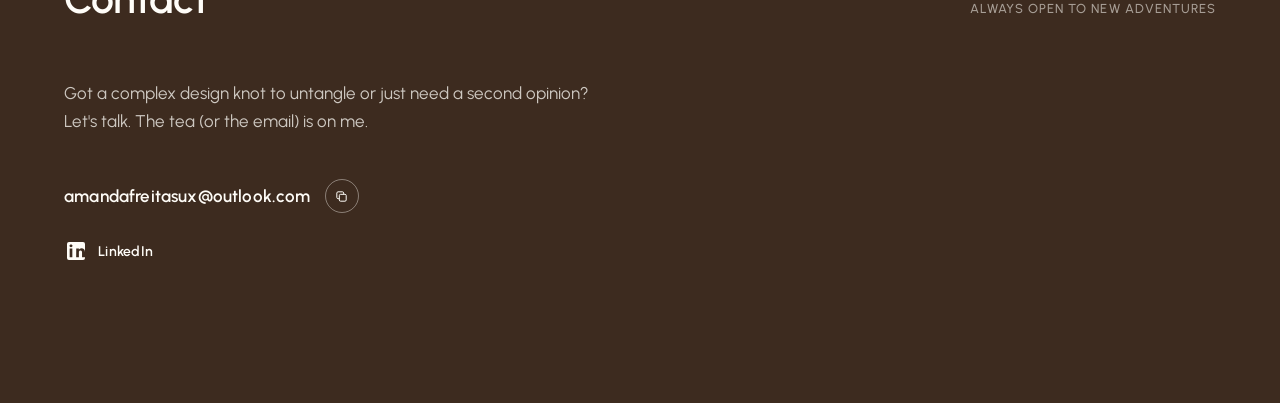
==== commit 88da5dcf: "Add files via upload adiciona versão do portfólio em dois idiomas" ====
--- a/index.html
+++ b/index.html
@@ -641,6 +641,62 @@
     .contact{ padding:70px 24px 90px; }
     .email-row{ flex-wrap:wrap; }
   }
+
+  /* ================= LANGUAGE SWITCHER ================= */
+  .topbar-right{
+    display:flex;
+    align-items:center;
+    gap:18px;
+  }
+
+  .lang-switch{
+    display:flex;
+    align-items:center;
+    gap:8px;
+    font-size:12px;
+    font-weight:600;
+    letter-spacing:0.04em;
+  }
+
+  .lang-sep{
+    color:rgba(61,43,31,0.3);
+  }
+
+  .lang-btn{
+    background:none;
+    border:none;
+    padding:2px 1px;
+    font-family:'Urbanist', sans-serif;
+    font-size:12px;
+    font-weight:600;
+    letter-spacing:0.04em;
+    color:rgba(61,43,31,0.45);
+    cursor:pointer;
+    transition:color 0.25s ease;
+  }
+
+  .lang-btn:hover{
+    color:var(--ink);
+  }
+
+  .lang-btn.is-active{
+    color:var(--ink);
+    text-decoration:underline;
+    text-underline-offset:4px;
+  }
+
+  .lang-btn:focus-visible{
+    outline:2px solid var(--gold);
+    outline-offset:3px;
+  }
+
+  @media (max-width:820px){
+    .topbar-right{
+      flex-direction:column;
+      align-items:flex-end;
+      gap:10px;
+    }
+  }
 </style>
 </head>
 <body>
@@ -648,8 +704,15 @@
 <div class="hero">
 
   <div class="topbar">
-    <div class="name">Amanda Freitas</div>
-    <div class="tag">Product Designer</div>
+    <div class="name" data-i18n="nav.name">Amanda Freitas</div>
+    <div class="topbar-right">
+      <div class="tag" data-i18n="nav.tag">Product Designer</div>
+      <div class="lang-switch" role="group" data-i18n-attr="aria-label:lang.switcherLabel" aria-label="Language">
+        <button type="button" class="lang-btn" data-lang-btn="en" aria-pressed="false" data-i18n="lang.en">English</button>
+        <span class="lang-sep" aria-hidden="true">/</span>
+        <button type="button" class="lang-btn" data-lang-btn="pt-BR" aria-pressed="false" data-i18n="lang.ptBR">Português (Brasil)</button>
+      </div>
+    </div>
   </div>
 
   <div class="stage">
@@ -659,16 +722,16 @@
   </div>
 
   <div class="headline">
-    <h1>Creating visual order and<br>systemic efficiency.</h1>
+    <h1 data-i18n="hero.headline">Creating visual order and<br>systemic efficiency.</h1>
   </div>
 
   <div class="bottom">
     <div class="cta">
-      <p>Order from chaos.<br>Clarity in experience.</p>
+      <p data-i18n="hero.sub">Order from chaos.<br>Clarity in experience.</p>
       <div class="btn-group">
-        <a href="#work" class="btn">My work</a>
-        <a href="#projects" class="btn">Projects</a>
-        <a href="#contact" class="btn">Contact</a>
+        <a href="#work" class="btn" data-i18n="nav.myWork">My work</a>
+        <a href="#projects" class="btn" data-i18n="nav.projects">Projects</a>
+        <a href="#contact" class="btn" data-i18n="nav.contact">Contact</a>
       </div>
     </div>
   </div>
@@ -677,8 +740,8 @@
 
 <section class="work" id="work">
   <div class="work-head">
-    <h2>My work</h2>
-    <span>Experience</span>
+    <h2 data-i18n="work.heading">My work</h2>
+    <span data-i18n="work.eyebrow">Experience</span>
   </div>
 
   <div class="work-list">
@@ -691,25 +754,25 @@
         <div class="w-date">Jul/24 — Present</div>
       </div>
 
-      <p class="work-summary">I design solutions for government agencies based on data for better decisions. Projects and clients under NDA.</p>
+      <p class="work-summary" data-i18n="work.codex.summary">I design solutions for government agencies based on data for better decisions. Projects and clients under NDA.</p>
 
       <div class="project-list">
         <div class="project">
           <div class="project-head">
-            <h3>Project A</h3>
+            <h3 data-i18n="work.codex.projectA.title">Project A</h3>
             <span class="project-year">2026</span>
           </div>
-          <p class="project-desc">We reduced the time to detect and respond to fires in a specific biome in Brazil. The platform allows automated detection every 10 minutes, prioritization of the most serious cases, and direct communication with the responsible agencies, sending the exact geographic coordinates of the fire.</p>
-          <span class="project-impact">Impact — <b>response time reduced from 2 days to 10 minutes</b></span>
+          <p class="project-desc" data-i18n="work.codex.projectA.desc">We reduced the time to detect and respond to fires in a specific biome in Brazil. The platform allows automated detection every 10 minutes, prioritization of the most serious cases, and direct communication with the responsible agencies, sending the exact geographic coordinates of the fire.</p>
+          <span class="project-impact"><span data-i18n="work.codex.projectA.impactLabel">Impact —</span> <b data-i18n="work.codex.projectA.impact">response time reduced from 2 days to 10 minutes</b></span>
         </div>
 
         <div class="project">
           <div class="project-head">
-            <h3>Project B</h3>
+            <h3 data-i18n="work.codex.projectB.title">Project B</h3>
             <span class="project-year">2025</span>
           </div>
-          <p class="project-desc">We transformed geospatial environmental intelligence into strategic support for the granting of rural credit in Brazil. I designed a centralized experience that converts complex geospatial data into instant actionable intelligence.</p>
-          <span class="project-impact">Impact — <b>70% reduction in analysis time</b></span>
+          <p class="project-desc" data-i18n="work.codex.projectB.desc">We transformed geospatial environmental intelligence into strategic support for the granting of rural credit in Brazil. I designed a centralized experience that converts complex geospatial data into instant actionable intelligence.</p>
+          <span class="project-impact"><span data-i18n="work.codex.projectB.impactLabel">Impact —</span> <b data-i18n="work.codex.projectB.impact">70% reduction in analysis time</b></span>
         </div>
       </div>
     </div>
@@ -722,24 +785,24 @@
         <div class="w-date">Jun/23 — Jan/24</div>
       </div>
 
-      <p class="work-summary">I designed hospital and healthcare solutions focused on high reliability and performance.</p>
+      <p class="work-summary" data-i18n="work.pixeon.summary">I designed hospital and healthcare solutions focused on high reliability and performance.</p>
 
       <div class="project-list">
         <div class="project">
-          <p class="project-desc">I conducted a usability test on an internal product and identified opportunities to improve it before it goes to users.</p>
+          <p class="project-desc" data-i18n="work.pixeon.item1">I conducted a usability test on an internal product and identified opportunities to improve it before it goes to users.</p>
         </div>
 
         <div class="project">
-          <p class="project-desc">I reviewed the booking flow for exams based on user data, identified hypotheses for the high abandonment rate, and suggested anticipating which documents are required to book and testing whether that reduces the rate.</p>
+          <p class="project-desc" data-i18n="work.pixeon.item2">I reviewed the booking flow for exams based on user data, identified hypotheses for the high abandonment rate, and suggested anticipating which documents are required to book and testing whether that reduces the rate.</p>
         </div>
 
         <div class="project">
-          <p class="project-desc">I designed AI conversation flows for a chatbot booking exams.</p>
+          <p class="project-desc" data-i18n="work.pixeon.item3">I designed AI conversation flows for a chatbot booking exams.</p>
         </div>
 
         <div class="project">
-          <span class="impact-label">Impact</span>
-          <p class="project-desc">I led the ideation and creation of high-fidelity prototypes to validate Product-Market Fit with stakeholders and end-users. This visual materialization was crucial in supporting strategic business decisions that resulted in the largest sale in the company's history within this segment.</p>
+          <span class="impact-label" data-i18n="work.pixeon.impactLabel">Impact</span>
+          <p class="project-desc" data-i18n="work.pixeon.impact">I led the ideation and creation of high-fidelity prototypes to validate Product-Market Fit with stakeholders and end-users. This visual materialization was crucial in supporting strategic business decisions that resulted in the largest sale in the company's history within this segment.</p>
         </div>
       </div>
     </div>
@@ -749,8 +812,8 @@
 
 <section class="projects" id="projects">
   <div class="work-head">
-    <h2>Projects</h2>
-    <span>Case studies</span>
+    <h2 data-i18n="projects.heading">Projects</h2>
+    <span data-i18n="projects.eyebrow">Case studies</span>
   </div>
 
   <div class="project-grid">
@@ -762,26 +825,26 @@
             <rect x="5" y="10.5" width="14" height="9.5" rx="2" stroke="currentColor" stroke-width="1.6"/>
             <path d="M8 10.5V7.5C8 5.29086 9.79086 3.5 12 3.5C14.2091 3.5 16 5.29086 16 7.5V10.5" stroke="currentColor" stroke-width="1.6"/>
           </svg>
-          Protected case study
+          <span data-i18n="projects.ecorisk.lock">Protected case study</span>
         </span>
       </div>
 
-      <h3 class="project-card-title">EcoRisk — Environmental Risk Platform</h3>
+      <h3 class="project-card-title" data-i18n="projects.ecorisk.title">EcoRisk — Environmental Risk Platform</h3>
 
       <div class="project-card-tags">
-        <span>UX/UI Design</span>
-        <span>Systems thinking</span>
-        <span>Data-heavy interfaces</span>
+        <span data-i18n="projects.ecorisk.tag1">UX/UI Design</span>
+        <span data-i18n="projects.ecorisk.tag2">Systems thinking</span>
+        <span data-i18n="projects.ecorisk.tag3">Data-heavy interfaces</span>
       </div>
 
-      <p class="project-card-summary">Turning fragmented environmental compliance data into a clear, decision-ready risk assessment platform for credit analysts.</p>
+      <p class="project-card-summary" data-i18n="projects.ecorisk.summary">Turning fragmented environmental compliance data into a clear, decision-ready risk assessment platform for credit analysts.</p>
 
       <div class="project-card-meta">
-        <span>Role — Product Designer</span>
+        <span data-i18n="projects.ecorisk.role">Role — Product Designer</span>
       </div>
 
       <a href="case-study-ecorisk.html" class="project-card-cta">
-        View case study
+        <span data-i18n="projects.ecorisk.cta">View case study</span>
         <svg viewBox="0 0 24 24" fill="none" xmlns="http://www.w3.org/2000/svg" aria-hidden="true">
           <path d="M5 12H19M19 12L13 6M19 12L13 18" stroke="currentColor" stroke-width="1.6" stroke-linecap="round" stroke-linejoin="round"/>
         </svg>
@@ -795,30 +858,30 @@
 
 <section class="contact" id="contact">
   <div class="work-head">
-    <h2>Contact</h2>
-    <span>Always open to new adventures</span>
+    <h2 data-i18n="contact.heading">Contact</h2>
+    <span data-i18n="contact.eyebrow">Always open to new adventures</span>
   </div>
 
-  <p class="contact-copy">Got a complex design knot to untangle or just need a second opinion? Let's talk. The tea (or the email) is on me.</p>
+  <p class="contact-copy" data-i18n="contact.copy">Got a complex design knot to untangle or just need a second opinion? Let's talk. The tea (or the email) is on me.</p>
 
   <div class="contact-actions">
 
     <div class="email-row">
       <span class="email-text" id="emailText">amandafreitasux@outlook.com</span>
-      <button class="copy-btn" id="copyBtn" onclick="copyEmail()" aria-label="Copy email address">
+      <button class="copy-btn" id="copyBtn" onclick="copyEmail()" aria-label="Copy email address" data-i18n-attr="aria-label:contact.copyEmailLabel">
         <svg viewBox="0 0 24 24" fill="none" xmlns="http://www.w3.org/2000/svg">
           <rect x="8.5" y="8.5" width="11" height="11" rx="2" stroke="currentColor" stroke-width="1.6"/>
           <path d="M15.5 8.5V6.5C15.5 5.39543 14.6046 4.5 13.5 4.5H6.5C5.39543 4.5 4.5 5.39543 4.5 6.5V13.5C4.5 14.6046 5.39543 15.5 6.5 15.5H8.5" stroke="currentColor" stroke-width="1.6"/>
         </svg>
       </button>
-      <span class="copy-feedback" id="copyFeedback">Copied</span>
+      <span class="copy-feedback" id="copyFeedback" data-i18n="contact.copied">Copied</span>
     </div>
 
     <a class="linkedin-btn" href="https://www.linkedin.com/in/amandafreitas/" target="_blank" rel="noopener">
       <svg viewBox="0 0 24 24" fill="currentColor" xmlns="http://www.w3.org/2000/svg">
         <path d="M19 3a2 2 0 0 1 2 2v14a2 2 0 0 1-2 2H5a2 2 0 0 1-2-2V5a2 2 0 0 1 2-2h14zM8.34 18.34V9.38H5.67v8.96h2.67zM7 8.19c.93 0 1.5-.62 1.5-1.39-.02-.79-.57-1.39-1.48-1.39-.91 0-1.5.6-1.5 1.39 0 .77.57 1.39 1.47 1.39H7zM18.34 18.34h2.67v-5.14c0-2.75-1.47-4.03-3.43-4.03-1.58 0-2.29.87-2.69 1.48V9.38h-2.67c.03.76 0 8.96 0 8.96h2.67v-5.01c0-.26.02-.53.1-.72.21-.54.7-1.09 1.53-1.09 1.08 0 1.52.82 1.52 2.03v4.79z"/>
       </svg>
-      <span>LinkedIn</span>
+      <span data-i18n="contact.linkedin">LinkedIn</span>
     </a>
 
   </div>
@@ -846,5 +909,14 @@
   }
 </script>
 
+<script src="i18n/i18n.js"></script>
+<script>
+  // Keep the document title in sync with the active locale.
+  var PAGE_TITLES = { en: "Amanda Freitas — Product Design", "pt-BR": "Amanda Freitas — Product Design" };
+  document.addEventListener('localechange', function (e) {
+    document.title = PAGE_TITLES[e.detail.locale] || document.title;
+  });
+</script>
+
 </body>
 </html>
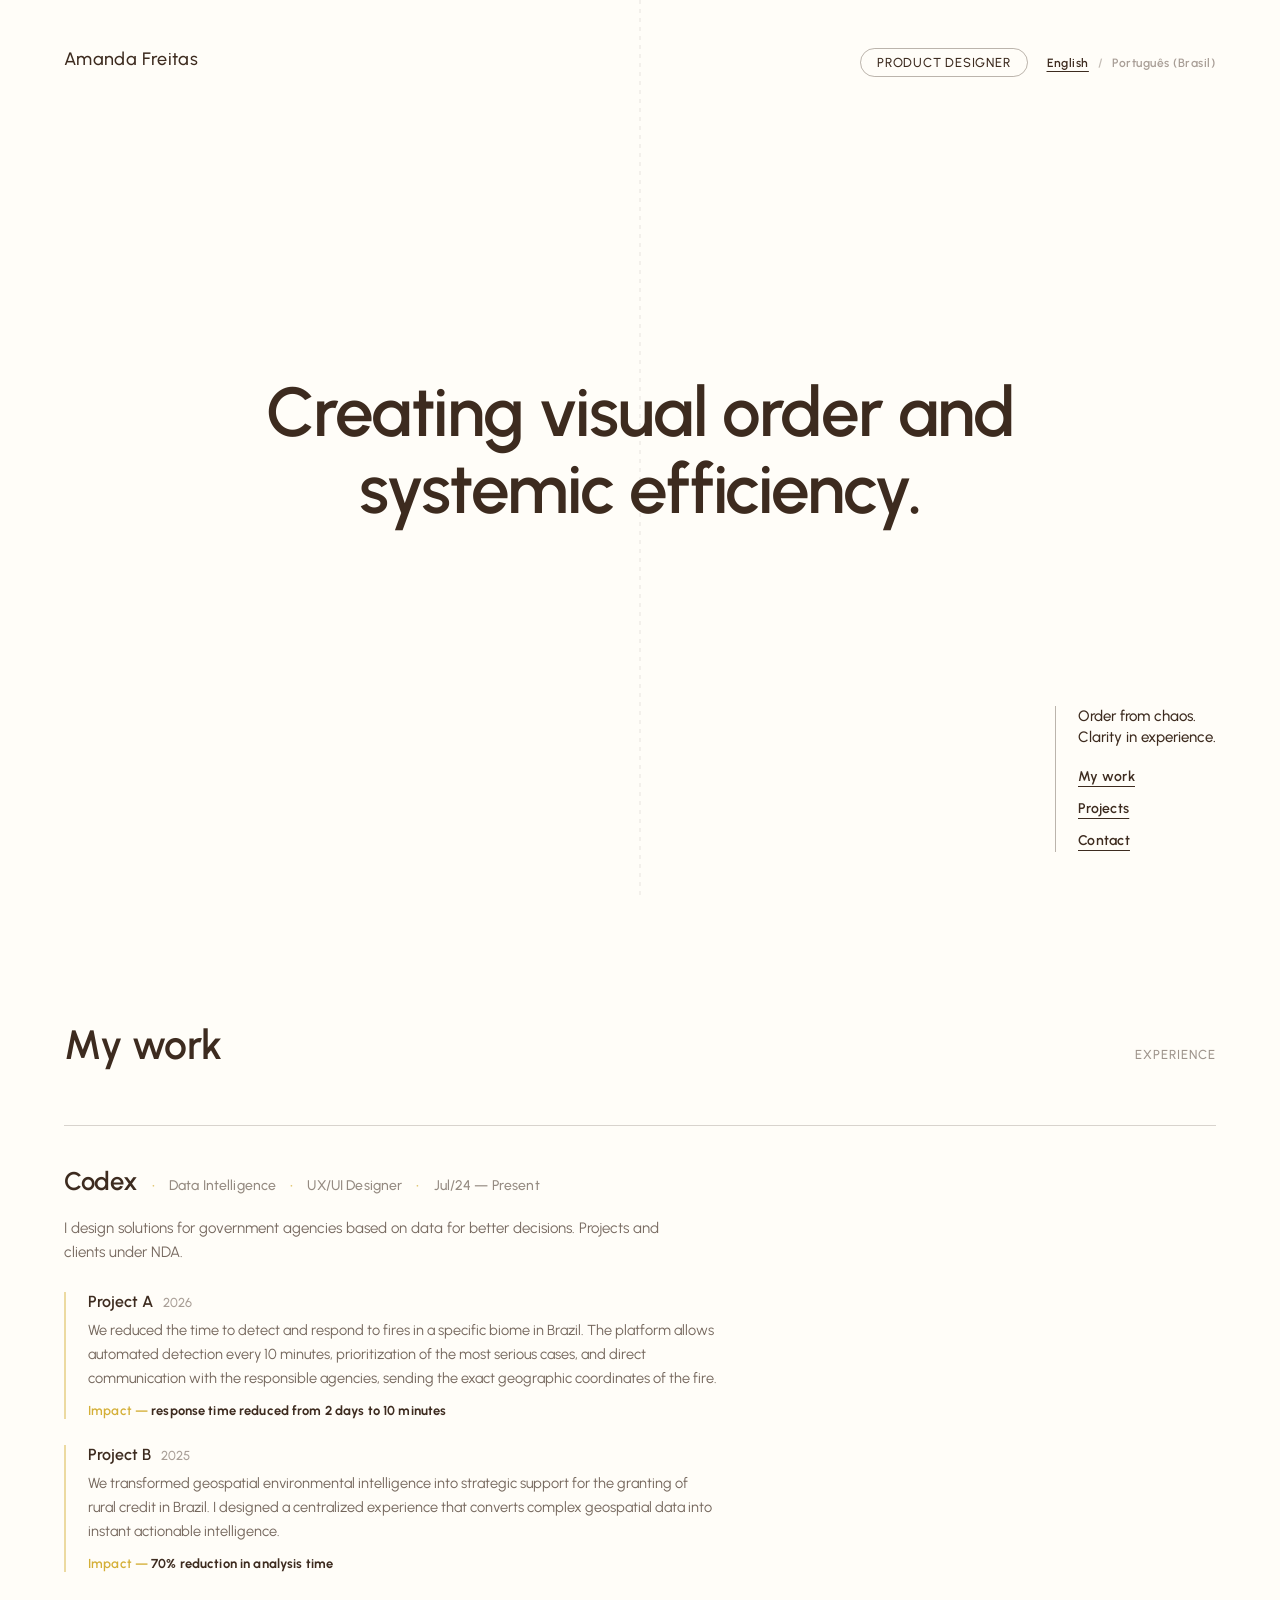
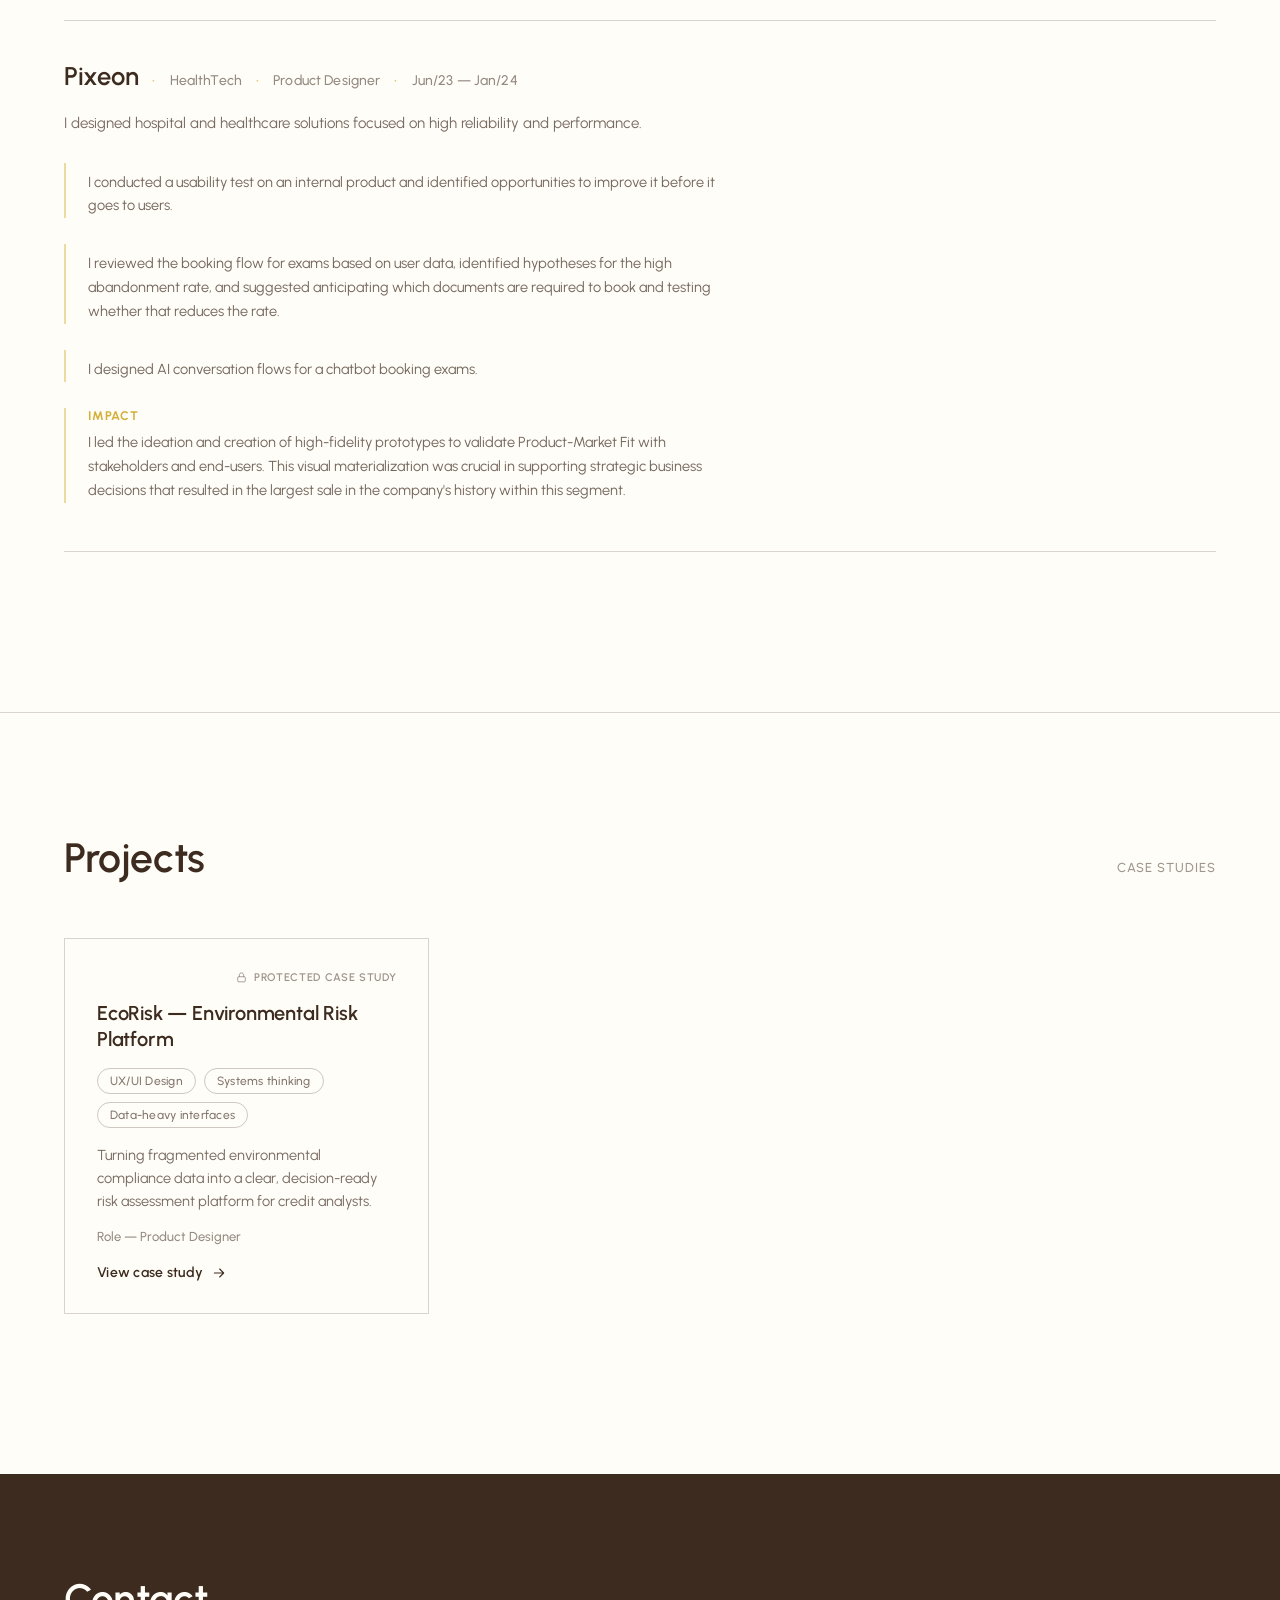
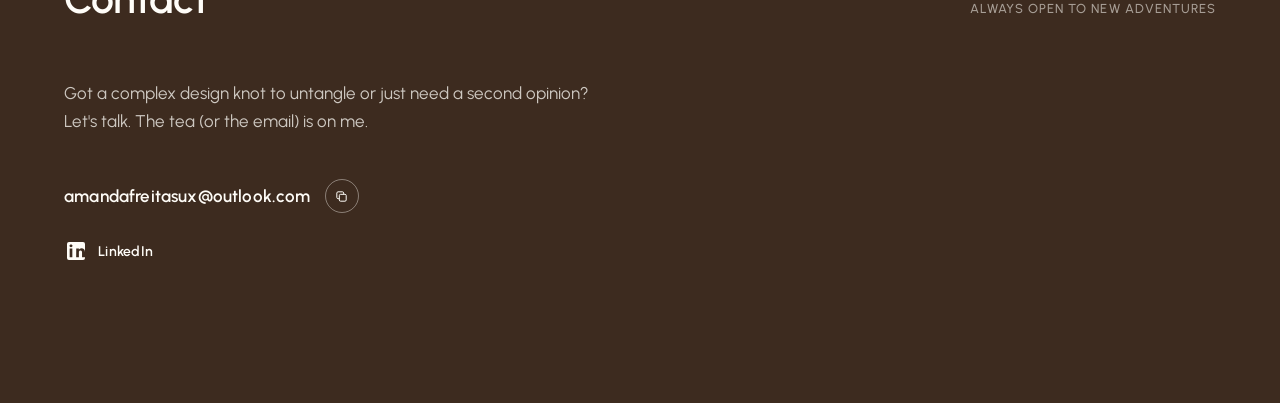
==== commit 09d4f212: "Add files via upload remove a imagem da hero section" ====
--- a/index.html
+++ b/index.html
@@ -77,57 +77,7 @@
     color:var(--gold);
   }
 
-  /* ---------- SPLASH STAGE ---------- */
-  .stage{
-    position:absolute;
-    top:0;
-    left:0;
-    width:100%;
-    height:100%;
-    display:flex;
-    align-items:center;
-    justify-content:center;
-    pointer-events:none;
-  }
-
-  .splash-wrap{
-    position:relative;
-    width:min(58vw, 780px);
-    aspect-ratio:1/1;
-    animation:drift 10s ease-in-out infinite;
-  }
-
-  .splash-img{
-    position:absolute;
-    inset:0;
-    width:100%;
-    height:100%;
-    object-fit:contain;
-    /* warm the whites toward cream/gold and add depth */
-    filter:
-      drop-shadow(0 40px 70px rgba(61,43,31,0.16))
-      drop-shadow(0 12px 26px rgba(212,175,55,0.14))
-      saturate(1.05)
-      sepia(0.06);
-    animation:breathe 8s ease-in-out infinite;
-    transform-origin:center center;
-  }
-
-  @keyframes drift{
-    0%,100%{ transform:translate(0,0) rotate(0deg); }
-    50%{ transform:translate(0,-16px) rotate(1.2deg); }
-  }
-
-  @keyframes breathe{
-    0%,100%{ transform:scale(1); }
-    50%{ transform:scale(1.025); }
-  }
-
-  @media (prefers-reduced-motion: reduce){
-    .splash-wrap, .splash-img{ animation:none; }
-  }
-
-  /* ---------- HEADLINE OVER SPLASH ---------- */
+  /* ---------- HEADLINE ---------- */
   .headline{
     position:absolute;
     top:50%;
@@ -208,7 +158,6 @@
 
   @media (max-width:820px){
     .hero{ padding:28px 24px; }
-    .splash-wrap{ width:88vw; }
     .headline h1{ font-size:clamp(26px,7.5vw,40px); }
     .cta{ border-left:none; border-top:1px solid rgba(61,43,31,0.35); padding-left:0; padding-top:14px; align-items:flex-start; }
   }
@@ -715,11 +664,6 @@
     </div>
   </div>
 
-  <div class="stage">
-    <div class="splash-wrap">
-      <img class="splash-img" src="[data-uri]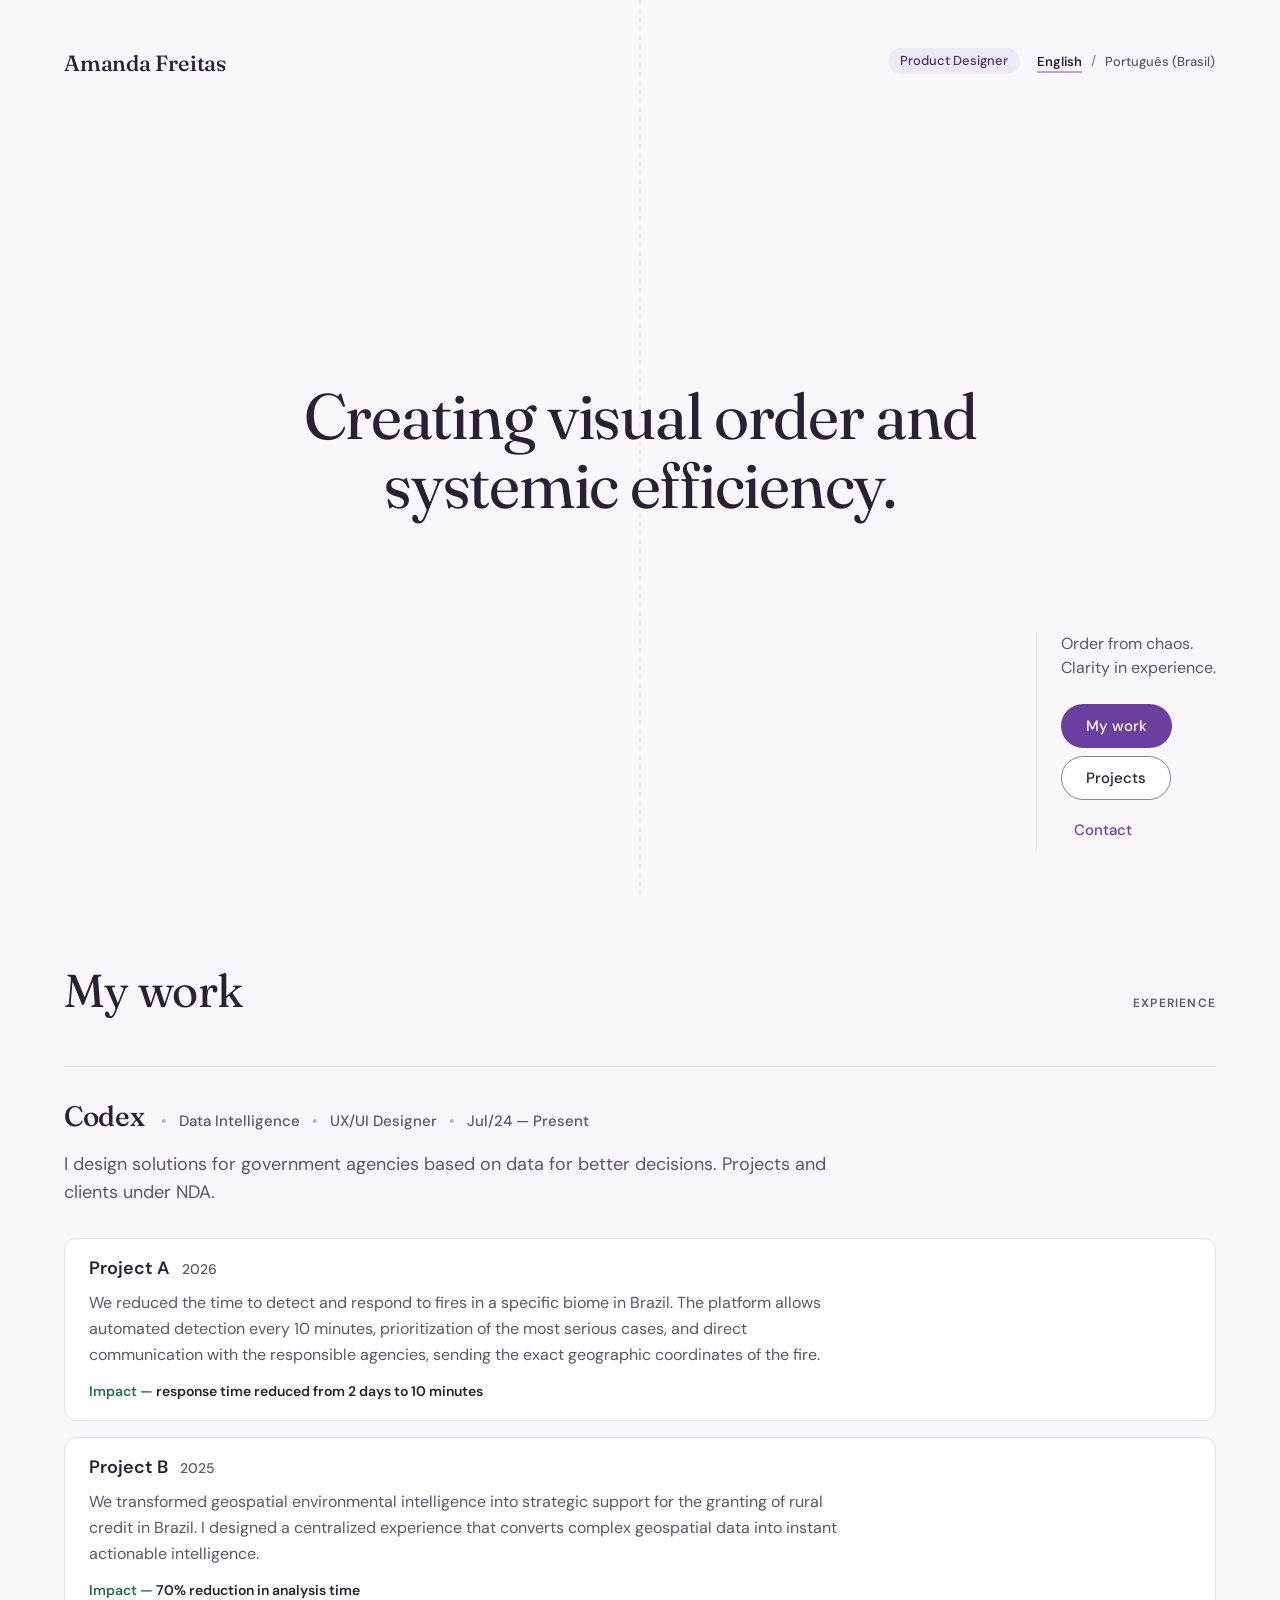
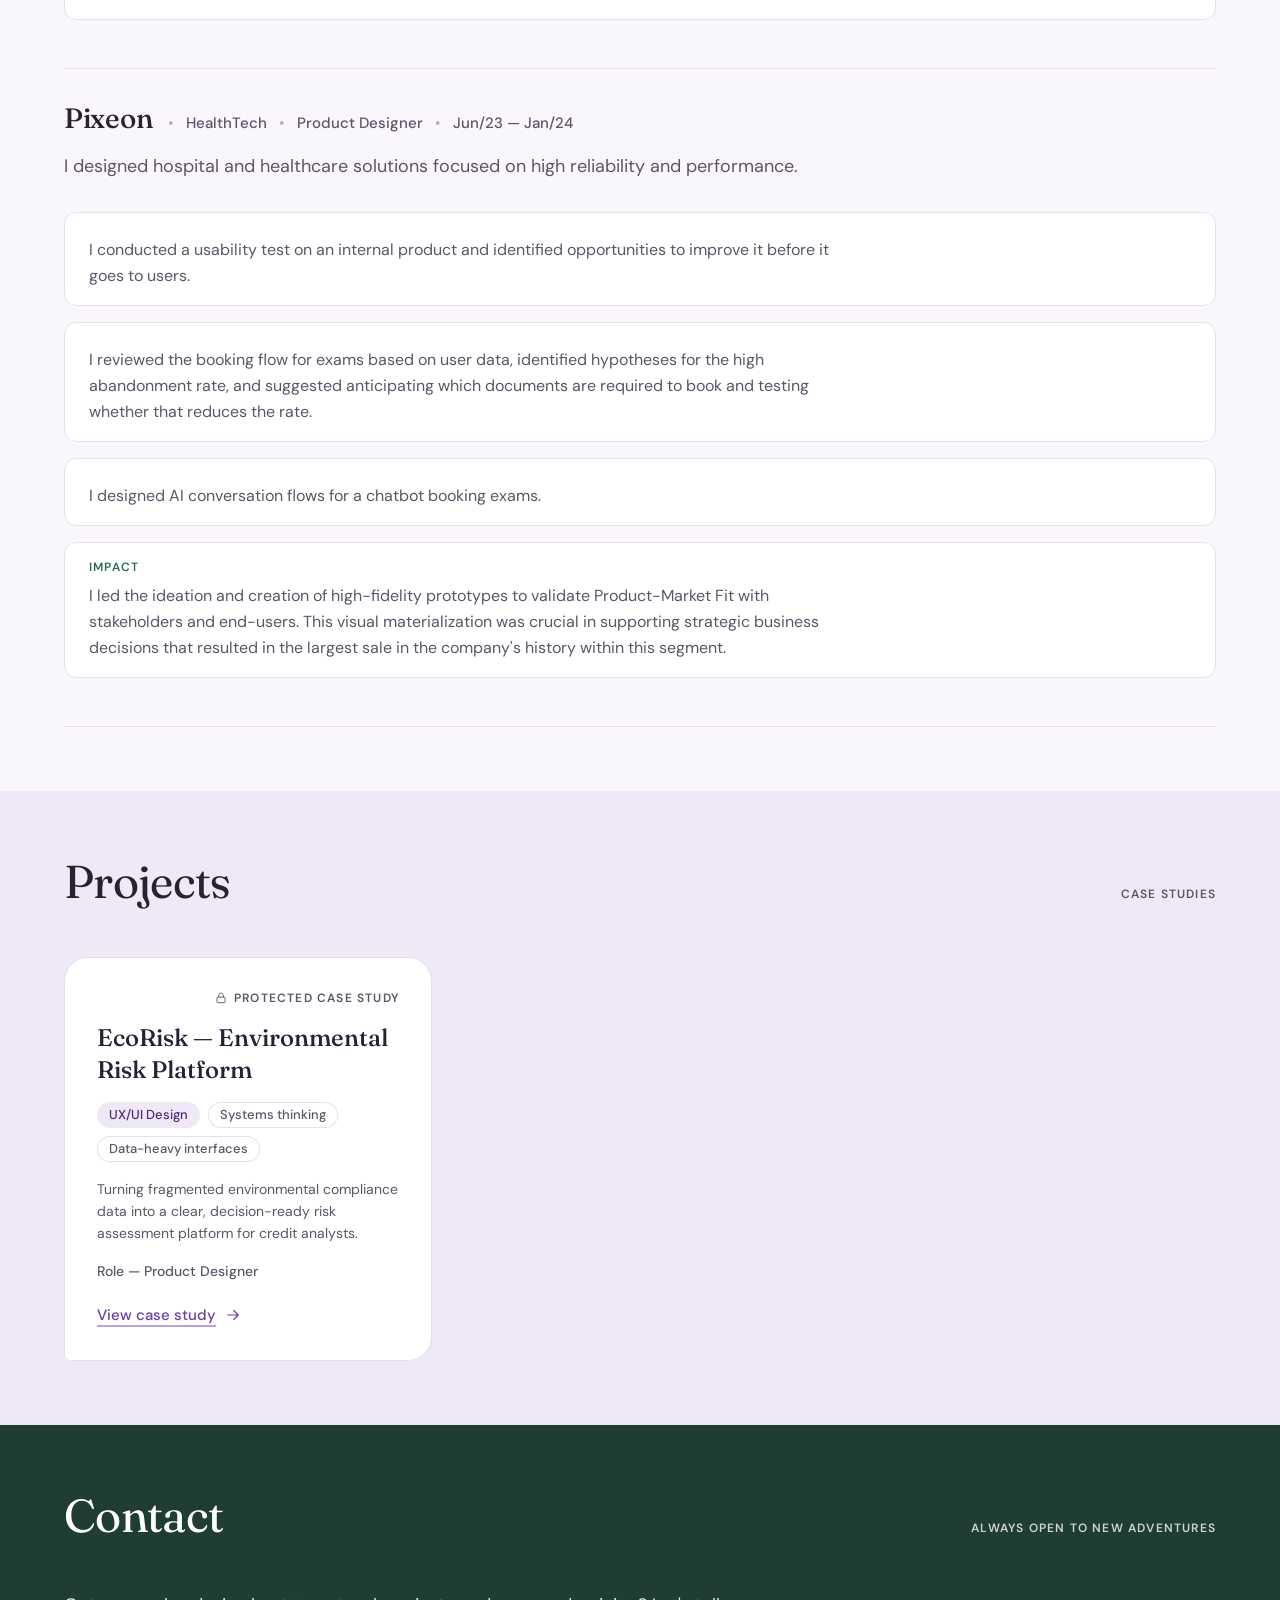
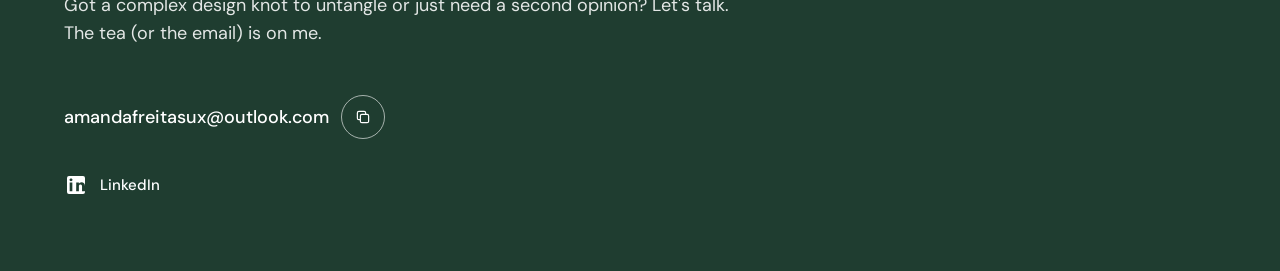
==== commit ceea86ed: "Add files via upload Aplica o design system viva ao portfolio" ====
--- a/index.html
+++ b/index.html
@@ -5,12 +5,50 @@
 <meta name="viewport" content="width=device-width, initial-scale=1.0">
 <title>Amanda Freitas — Product Design</title>
 <link rel="preconnect" href="https://fonts.googleapis.com">
-<link href="https://fonts.googleapis.com/css2?family=Urbanist:wght@300;400;500;600;700;800&display=swap" rel="stylesheet">
+<link href="https://fonts.googleapis.com/css2?family=Fraunces:ital,opsz,wght@0,9..144,300..700;1,9..144,300..700&family=DM+Sans:ital,opsz,wght@0,9..40,300..700;1,9..40,300..700&display=swap" rel="stylesheet">
 <style>
+  /* ================= VIVA — design tokens (fonte: Viva / tokens.json) ================= */
   :root{
-    --bg:#FFFDF8;
-    --ink:#3D2B1F;
-    --gold:#D4AF37;
+    /* cor */
+    --fundo:#FAF7FC;
+    --superficie:#FFFFFF;
+    --tinta:#2A2033;
+    --tinta-suave:#5E5468;
+    --borda:#E7E0EC;
+    --borda-controle:#8C8296;
+    --quaresmeira:#6B3FA0;
+    --quaresmeira-escura:#4E2A7A;
+    --lavanda:#B9A3D9;
+    --manaca:#EFE8F7;
+    --folha:#2F6B4F;
+    --folha-clara:#DDEBE0;
+    --musgo:#1F3D30;
+    --polen:#E3B04B;
+    --erro:#B3261E;
+
+    /* tipografia */
+    --font-serif:Fraunces, Georgia, "Times New Roman", serif;
+    --font-sans:"DM Sans", system-ui, -apple-system, "Segoe UI", sans-serif;
+
+    /* espaço */
+    --espaco-1:4px;
+    --espaco-2:8px;
+    --espaco-3:12px;
+    --espaco-4:16px;
+    --espaco-6:24px;
+    --espaco-8:32px;
+    --espaco-12:48px;
+    --espaco-16:64px;
+
+    /* raio */
+    --raio-sm:6px;
+    --raio-md:12px;
+    --raio-lg:24px;
+    --raio-pilula:999px;
+
+    /* sombra */
+    --sombra-suave:0 1px 2px rgba(42,32,51,0.06), 0 4px 12px rgba(42,32,51,0.06);
+    --sombra-flutuante:0 12px 32px rgba(42,32,51,0.14);
   }
 
   *{margin:0;padding:0;box-sizing:border-box;}
@@ -18,9 +56,19 @@
   html,body{
     width:100%;
     height:100%;
-    background:var(--bg);
-    color:var(--ink);
-    font-family:'Urbanist', sans-serif;
+    background:var(--fundo);
+    color:var(--tinta);
+    font-family:var(--font-sans);
+    font-size:16px;
+    line-height:26px;
+    -webkit-font-smoothing:antialiased;
+  }
+
+  /* foco visível em tudo que é interativo: anel de 2px em quaresmeira, 2px de afastamento */
+  a:focus-visible,
+  button:focus-visible{
+    outline:2px solid var(--quaresmeira);
+    outline-offset:2px;
   }
 
   .hero{
@@ -30,7 +78,7 @@
     display:flex;
     flex-direction:column;
     justify-content:space-between;
-    padding:48px 64px;
+    padding:var(--espaco-12) var(--espaco-16);
   }
 
   .hero::before{
@@ -40,7 +88,7 @@
     left:50%;
     width:1px;
     height:100%;
-    background:repeating-linear-gradient(to bottom, rgba(61,43,31,0.12) 0 4px, transparent 4px 9px);
+    background:repeating-linear-gradient(to bottom, var(--borda) 0 4px, transparent 4px 9px);
     transform:translateX(-0.5px);
     pointer-events:none;
   }
@@ -55,26 +103,27 @@
   }
 
   .name{
-    font-size:18px;
-    font-weight:500;
-    letter-spacing:0.02em;
-    color:var(--ink);
-  }
-
+    font-family:var(--font-serif);
+    font-size:22px;
+    line-height:30px;
+    font-weight:500;
+    letter-spacing:-0.01em;
+    color:var(--tinta);
+  }
+
+  /* Etiqueta (lavanda) */
   .tag{
+    display:inline-flex;
+    align-items:center;
+    height:26px;
+    padding:0 var(--espaco-3);
+    border-radius:var(--raio-pilula);
+    background:var(--manaca);
+    color:var(--quaresmeira-escura);
     font-size:13px;
-    font-weight:500;
-    letter-spacing:0.06em;
-    text-transform:uppercase;
-    color:var(--ink);
-    border:1px solid rgba(61,43,31,0.35);
-    border-radius:100px;
-    padding:6px 16px;
-    transition:all 0.35s ease;
-  }
-  .tag:hover{
-    border-color:var(--gold);
-    color:var(--gold);
+    line-height:18px;
+    font-weight:500;
+    white-space:nowrap;
   }
 
   /* ---------- HEADLINE ---------- */
@@ -90,11 +139,12 @@
   }
 
   .headline h1{
-    font-size:clamp(36px, 5.4vw, 76px);
-    font-weight:600;
+    font-family:var(--font-serif);
+    font-size:clamp(40px, 5.4vw, 64px);
+    font-weight:400;
     letter-spacing:-0.02em;
-    line-height:1.12;
-    color:var(--ink);
+    line-height:1.08;
+    color:var(--tinta);
     margin:0 auto;
   }
 
@@ -111,113 +161,119 @@
     display:flex;
     flex-direction:column;
     align-items:flex-start;
-    gap:20px;
-    border-left:1px solid rgba(61,43,31,0.35);
-    padding-left:22px;
+    gap:var(--espaco-6);
+    border-left:1px solid var(--borda);
+    padding-left:var(--espaco-6);
   }
 
   .cta p{
+    font-size:16px;
+    line-height:24px;
+    font-weight:400;
+    color:var(--tinta-suave);
+    text-align:left;
+  }
+
+  /* Botao (pílula) */
+  .btn{
+    display:inline-flex;
+    align-items:center;
+    justify-content:center;
+    gap:var(--espaco-2);
+    box-sizing:border-box;
+    height:44px;
+    padding:0 var(--espaco-6);
+    border-radius:var(--raio-pilula);
+    border:1px solid transparent;
+    font-family:var(--font-sans);
     font-size:15px;
-    font-weight:500;
-    color:var(--ink);
-    line-height:1.4;
-    text-align:left;
-  }
-
-  .btn{
-    position:relative;
-    display:inline-block;
-    background:none;
-    border:none;
-    padding:0 0 3px 0;
-    color:var(--ink);
-    font-family:'Urbanist', sans-serif;
-    font-size:14px;
-    font-weight:600;
-    letter-spacing:0.02em;
+    line-height:20px;
+    font-weight:500;
     text-decoration:none;
-    text-underline-offset:5px;
-    text-decoration-line:underline;
-    text-decoration-color:var(--ink);
-    text-decoration-thickness:1px;
     cursor:pointer;
-    transition:color 0.35s ease, text-decoration-color 0.35s ease, transform 0.35s ease;
-  }
-  .btn:hover{
-    color:var(--gold);
-    text-decoration-color:var(--gold);
-    transform:translateX(3px);
-  }
+    transition:background-color .18s ease-out, border-color .18s ease-out, color .18s ease-out;
+  }
+  .btn--primary{ background:var(--quaresmeira); color:var(--superficie); }
+  .btn--primary:hover{ background:var(--quaresmeira-escura); }
+  .btn--secondary{ background:var(--superficie); color:var(--tinta); border-color:var(--borda-controle); }
+  .btn--secondary:hover{ background:var(--manaca); border-color:var(--quaresmeira); color:var(--quaresmeira-escura); }
+  .btn--text{ background:transparent; color:var(--quaresmeira); padding:0 var(--espaco-3); }
+  .btn--text:hover{ background:var(--manaca); color:var(--quaresmeira-escura); }
 
   .btn-group{
     display:flex;
     flex-direction:column;
     align-items:flex-start;
-    gap:12px;
+    gap:var(--espaco-2);
   }
 
   @media (max-width:820px){
-    .hero{ padding:28px 24px; }
-    .headline h1{ font-size:clamp(26px,7.5vw,40px); }
-    .cta{ border-left:none; border-top:1px solid rgba(61,43,31,0.35); padding-left:0; padding-top:14px; align-items:flex-start; }
+    .hero{ padding:var(--espaco-6); }
+    .headline h1{ font-size:clamp(32px,9vw,44px); }
+    .cta{ border-left:none; border-top:1px solid var(--borda); padding-left:0; padding-top:var(--espaco-4); align-items:flex-start; }
   }
 
   /* ================= MY WORK ================= */
   .work{
     position:relative;
-    padding:120px 64px 160px;
+    padding:var(--espaco-16) var(--espaco-16);
   }
 
   .work-head{
     display:flex;
     align-items:baseline;
     justify-content:space-between;
-    margin-bottom:56px;
+    margin-bottom:var(--espaco-12);
   }
 
   .work-head h2{
-    font-size:clamp(28px, 3.2vw, 44px);
+    font-family:var(--font-serif);
+    font-size:clamp(32px, 3.6vw, 48px);
+    line-height:1.17;
+    font-weight:400;
+    letter-spacing:-0.015em;
+    color:var(--tinta);
+  }
+
+  /* sobretítulo */
+  .work-head span{
+    font-size:12px;
+    line-height:16px;
     font-weight:600;
-    letter-spacing:-0.01em;
-    color:var(--ink);
-  }
-
-  .work-head span{
-    font-size:13px;
-    font-weight:500;
-    letter-spacing:0.08em;
+    letter-spacing:0.1em;
     text-transform:uppercase;
-    color:rgba(61,43,31,0.5);
+    color:var(--tinta-suave);
   }
 
   .work-list{
-    border-top:1px solid rgba(61,43,31,0.2);
+    border-top:1px solid var(--borda);
   }
 
   .work-item{
     position:relative;
-    border-bottom:1px solid rgba(61,43,31,0.2);
-    padding:40px 0 48px;
-    transition:padding-left 0.35s ease;
+    border-bottom:1px solid var(--borda);
+    padding:var(--espaco-8) 0 var(--espaco-12);
+    transition:padding-left .2s ease-out;
   }
 
   .work-item::before{
     content:"";
     position:absolute;
     left:0;
-    top:0;
-    height:100%;
+    top:var(--espaco-8);
+    bottom:var(--espaco-12);
     width:0;
-    background:var(--gold);
-    transition:width 0.35s ease;
+    border-radius:var(--raio-pilula);
+    background:var(--lavanda);
+    transition:width .2s ease-out;
   }
 
   .work-item:hover{
-    padding-left:24px;
+    padding-left:var(--espaco-6);
   }
 
   .work-item:hover::before{
-    width:3px;
+    width:4px;
   }
 
   .work-row{
@@ -228,92 +284,97 @@
   }
 
   .work-summary{
-    margin-top:20px;
-    font-size:15px;
-    line-height:1.6;
-    color:rgba(61,43,31,0.7);
+    margin-top:var(--espaco-4);
+    font-size:18px;
+    line-height:28px;
+    color:var(--tinta-suave);
     max-width:68ch;
   }
 
   /* ---- named / dated projects (e.g. Codex) ---- */
   .project-list{
-    margin-top:28px;
+    margin-top:var(--espaco-8);
     display:flex;
     flex-direction:column;
-    gap:26px;
+    gap:var(--espaco-4);
   }
 
   .project{
-    padding-left:22px;
-    border-left:2px solid rgba(212,175,55,0.45);
+    padding:var(--espaco-4) var(--espaco-6);
+    background:var(--superficie);
+    border:1px solid var(--borda);
+    border-radius:var(--raio-md);
   }
 
   .project-head{
     display:flex;
     align-items:baseline;
-    gap:10px;
+    gap:var(--espaco-3);
     flex-wrap:wrap;
   }
 
   .project-head h3{
+    font-size:18px;
+    line-height:26px;
+    font-weight:600;
+    color:var(--tinta);
+  }
+
+  .project-year{
+    font-size:14px;
+    font-weight:500;
+    color:var(--tinta-suave);
+  }
+
+  .project-desc{
+    margin-top:var(--espaco-2);
     font-size:16px;
-    font-weight:600;
-    color:var(--ink);
-  }
-
-  .project-year{
-    font-size:13px;
-    font-weight:500;
-    color:rgba(61,43,31,0.45);
-  }
-
-  .project-desc{
-    margin-top:8px;
-    font-size:14.5px;
-    line-height:1.65;
-    color:rgba(61,43,31,0.72);
+    line-height:26px;
+    color:var(--tinta-suave);
     max-width:70ch;
   }
 
   .project-impact{
     display:inline-block;
-    margin-top:12px;
-    font-size:13px;
+    margin-top:var(--espaco-3);
+    font-size:14px;
+    line-height:22px;
     font-weight:600;
-    letter-spacing:0.01em;
-    color:var(--gold);
+    color:var(--folha);
   }
 
   .project-impact b{
-    font-weight:700;
-    color:var(--ink);
+    font-weight:600;
+    color:var(--tinta);
   }
 
   .impact-label{
     display:block;
-    font-size:12.5px;
-    font-weight:700;
-    letter-spacing:0.06em;
+    font-size:12px;
+    line-height:16px;
+    font-weight:600;
+    letter-spacing:0.1em;
     text-transform:uppercase;
-    color:var(--gold);
-    margin-bottom:8px;
+    color:var(--folha);
+    margin-bottom:var(--espaco-2);
   }
 
   .w-company{
-    font-size:clamp(20px, 2vw, 26px);
-    font-weight:600;
-    color:var(--ink);
+    font-family:var(--font-serif);
+    font-size:clamp(24px, 2.2vw, 28px);
+    line-height:1.25;
+    font-weight:500;
+    color:var(--tinta);
     letter-spacing:-0.01em;
-    margin-right:14px;
+    margin-right:var(--espaco-4);
   }
 
   .w-segment,
   .w-role,
   .w-date{
-    font-size:14px;
-    font-weight:500;
-    color:rgba(61,43,31,0.55);
-    letter-spacing:0.01em;
+    font-size:15px;
+    font-weight:500;
+    color:var(--tinta-suave);
   }
 
   .w-segment::before,
@@ -321,8 +382,8 @@
   .w-date::before{
     content:"•";
     display:inline-block;
-    margin:0 14px;
-    color:rgba(212,175,55,0.7);
+    margin:0 var(--espaco-3);
+    color:var(--lavanda);
   }
 
   .w-segment::before{
@@ -330,43 +391,47 @@
   }
 
   @media (max-width:820px){
-    .work{ padding:80px 24px 100px; }
-    .work-head{ flex-direction:column; align-items:flex-start; gap:8px; }
-    .work-item{ padding:32px 0; }
+    .work{ padding:var(--espaco-12) var(--espaco-6); }
+    .work-head{ flex-direction:column; align-items:flex-start; gap:var(--espaco-2); }
+    .work-item{ padding:var(--espaco-8) 0; }
+    .work-item::before{ top:var(--espaco-8); bottom:var(--espaco-8); }
     .w-company{
       display:block;
       margin-right:0;
       margin-bottom:6px;
     }
-    .project{ padding-left:16px; }
+    .project{ padding:var(--espaco-4); }
   }
 
   /* ================= PROJECTS ================= */
   .projects{
-    padding:120px 64px 160px;
-    border-top:1px solid rgba(61,43,31,0.2);
+    padding:var(--espaco-16) var(--espaco-16);
+    background:var(--manaca);
   }
 
   .project-grid{
     display:grid;
     grid-template-columns:repeat(auto-fill, minmax(320px, 1fr));
-    gap:28px;
-    margin-top:56px;
-  }
-
+    gap:var(--espaco-6);
+    margin-top:var(--espaco-12);
+  }
+
+  /* CartaoProjeto — a pétala: três cantos raio-lg, o inferior esquerdo raio-sm */
   .project-card{
     position:relative;
     display:flex;
     flex-direction:column;
-    gap:16px;
-    padding:32px;
-    border:1px solid rgba(61,43,31,0.2);
-    transition:border-color 0.35s ease, transform 0.35s ease;
+    gap:var(--espaco-4);
+    padding:var(--espaco-8);
+    background:var(--superficie);
+    border:1px solid var(--borda);
+    border-radius:var(--raio-lg) var(--raio-lg) var(--raio-lg) var(--raio-sm);
+    transition:box-shadow .2s ease-out, transform .2s ease-out;
   }
 
   .project-card:hover{
-    border-color:var(--gold);
-    transform:translateY(-3px);
+    box-shadow:var(--sombra-suave);
+    transform:translateY(-2px);
   }
 
   .project-card-top{
@@ -378,114 +443,127 @@
     display:inline-flex;
     align-items:center;
     gap:6px;
-    font-size:11px;
+    font-size:12px;
+    line-height:16px;
     font-weight:600;
-    letter-spacing:0.06em;
+    letter-spacing:0.1em;
     text-transform:uppercase;
-    color:rgba(61,43,31,0.5);
+    color:var(--tinta-suave);
   }
 
   .project-lock svg{
-    width:13px;
-    height:13px;
+    width:14px;
+    height:14px;
   }
 
   .project-card-title{
-    font-size:20px;
-    font-weight:600;
-    letter-spacing:-0.01em;
-    color:var(--ink);
-    line-height:1.3;
+    font-family:var(--font-serif);
+    font-size:24px;
+    line-height:32px;
+    font-weight:500;
+    color:var(--tinta);
   }
 
   .project-card-tags{
     display:flex;
     flex-wrap:wrap;
-    gap:8px;
-  }
-
+    gap:var(--espaco-2);
+  }
+
+  /* Etiqueta: a primeira em lavanda, as demais neutras */
   .project-card-tags span{
-    font-size:12px;
-    font-weight:500;
-    letter-spacing:0.02em;
-    color:rgba(61,43,31,0.65);
-    border:1px solid rgba(61,43,31,0.25);
-    border-radius:100px;
-    padding:5px 12px;
+    display:inline-flex;
+    align-items:center;
+    height:26px;
+    padding:0 var(--espaco-3);
+    border-radius:var(--raio-pilula);
+    font-size:13px;
+    line-height:18px;
+    font-weight:500;
+    white-space:nowrap;
+    color:var(--tinta-suave);
+    box-shadow:inset 0 0 0 1px var(--borda);
+  }
+
+  .project-card-tags span:first-child{
+    background:var(--manaca);
+    color:var(--quaresmeira-escura);
+    box-shadow:none;
   }
 
   .project-card-summary{
-    font-size:14.5px;
-    line-height:1.6;
-    color:rgba(61,43,31,0.7);
+    font-size:14px;
+    line-height:22px;
+    color:var(--tinta-suave);
     flex-grow:1;
   }
 
   .project-card-meta{
-    font-size:13px;
-    font-weight:500;
-    color:rgba(61,43,31,0.55);
-  }
-
+    font-size:14px;
+    line-height:22px;
+    font-weight:500;
+    color:var(--tinta-suave);
+  }
+
+  /* LinkSeta */
   .project-card-cta{
     display:inline-flex;
     align-items:center;
-    gap:8px;
-    margin-top:4px;
-    font-size:14px;
-    font-weight:600;
-    letter-spacing:0.02em;
-    color:var(--ink);
-    text-decoration:none;
-    transition:color 0.3s ease, gap 0.3s ease;
+    gap:var(--espaco-2);
+    align-self:flex-start;
+    margin-top:var(--espaco-1);
+    font-size:15px;
+    font-weight:500;
+    color:var(--quaresmeira);
+    text-decoration:underline;
+    text-decoration-color:var(--lavanda);
+    text-decoration-thickness:1.5px;
+    text-underline-offset:5px;
+    border-radius:var(--raio-sm);
+    transition:color .18s ease-out;
   }
 
   .project-card-cta svg{
-    width:16px;
-    height:16px;
-    transition:transform 0.3s ease;
+    width:18px;
+    height:18px;
+    transition:transform .18s ease-out;
   }
 
   .project-card-cta:hover{
-    color:var(--gold);
-    gap:12px;
+    color:var(--quaresmeira-escura);
+    text-decoration-color:currentColor;
   }
 
   .project-card-cta:hover svg{
-    transform:translateX(2px);
-  }
-
-  .project-card-cta:focus-visible{
-    outline:2px solid var(--gold);
-    outline-offset:4px;
+    transform:translateX(3px);
   }
 
   @media (max-width:820px){
-    .projects{ padding:80px 24px 100px; }
-    .project-grid{ grid-template-columns:1fr; margin-top:40px; }
-    .project-card{ padding:26px; }
+    .projects{ padding:var(--espaco-12) var(--espaco-6); }
+    .project-grid{ grid-template-columns:1fr; margin-top:var(--espaco-8); }
+    .project-card{ padding:var(--espaco-6); }
   }
 
   /* ================= CONTACT ================= */
   .contact{
-    padding:100px 64px 140px;
-    background:var(--ink);
-    color:var(--bg);
+    padding:var(--espaco-16) var(--espaco-16);
+    background:var(--musgo);
+    color:var(--superficie);
   }
 
   .contact .work-head h2{
-    color:var(--bg);
+    color:var(--superficie);
   }
 
   .contact .work-head span{
-    color:rgba(255,253,248,0.55);
+    color:rgba(255,255,255,0.78);
   }
 
   .contact-copy{
-    margin-top:24px;
-    font-size:17px;
-    line-height:1.65;
-    color:rgba(255,253,248,0.75);
+    margin-top:var(--espaco-6);
+    font-size:18px;
+    line-height:28px;
+    color:rgba(255,255,255,0.88);
     max-width:56ch;
   }
 
@@ -493,8 +571,8 @@
     display:flex;
     flex-direction:column;
     align-items:flex-start;
-    gap:26px;
-    margin-top:44px;
+    gap:var(--espaco-6);
+    margin-top:var(--espaco-12);
   }
 
   /* email + copy button */
@@ -502,56 +580,57 @@
     position:relative;
     display:flex;
     align-items:center;
-    gap:14px;
+    gap:var(--espaco-3);
   }
 
   .email-text{
-    font-size:17px;
-    font-weight:600;
-    color:var(--bg);
-    letter-spacing:0.01em;
+    font-size:18px;
+    line-height:28px;
+    font-weight:500;
+    color:var(--superficie);
   }
 
   .copy-btn{
     display:flex;
     align-items:center;
     justify-content:center;
-    width:34px;
-    height:34px;
+    width:44px;
+    height:44px;
     border-radius:50%;
-    border:1px solid rgba(255,253,248,0.4);
+    border:1px solid rgba(255,255,255,0.6);
     background:none;
-    color:var(--bg);
+    color:var(--superficie);
     cursor:pointer;
-    transition:border-color 0.3s ease, color 0.3s ease, transform 0.3s ease;
+    transition:background-color .18s ease-out, border-color .18s ease-out, color .18s ease-out;
   }
 
   .copy-btn svg{
-    width:15px;
-    height:15px;
+    width:18px;
+    height:18px;
   }
 
   .copy-btn:hover{
-    border-color:var(--gold);
-    color:var(--gold);
-    transform:translateY(-1px);
-  }
-
-  .copy-btn:active{
-    transform:translateY(0);
+    background:rgba(255,255,255,0.1);
+    border-color:var(--lavanda);
+    color:var(--lavanda);
+  }
+
+  .contact a:focus-visible,
+  .contact button:focus-visible{
+    outline-color:var(--lavanda);
   }
 
   .copy-feedback{
     position:absolute;
     left:0;
-    bottom:-22px;
-    font-size:12px;
+    bottom:-26px;
+    font-size:13px;
+    line-height:18px;
     font-weight:600;
-    letter-spacing:0.03em;
-    color:var(--gold);
+    color:var(--polen);
     opacity:0;
     transform:translateY(-4px);
-    transition:opacity 0.25s ease, transform 0.25s ease;
+    transition:opacity .2s ease-out, transform .2s ease-out;
     pointer-events:none;
   }
 
@@ -560,20 +639,21 @@
     transform:translateY(0);
   }
 
-  /* LinkedIn — plain icon + text, no fill or border */
+  /* LinkedIn — ícone + texto, sem preenchimento nem contorno */
   .linkedin-btn{
     display:inline-flex;
     align-items:center;
-    gap:10px;
+    gap:var(--espaco-3);
+    min-height:44px;
     padding:0;
     border:none;
     background:none;
-    color:var(--bg);
-    font-size:14px;
-    font-weight:600;
-    letter-spacing:0.02em;
+    color:var(--superficie);
+    font-size:15px;
+    font-weight:500;
     text-decoration:none;
-    transition:color 0.35s ease, transform 0.35s ease;
+    border-radius:var(--raio-sm);
+    transition:color .18s ease-out;
   }
 
   .linkedin-btn svg{
@@ -582,12 +662,11 @@
   }
 
   .linkedin-btn:hover{
-    color:var(--gold);
-    transform:translateX(3px);
+    color:var(--lavanda);
   }
 
   @media (max-width:820px){
-    .contact{ padding:70px 24px 90px; }
+    .contact{ padding:var(--espaco-12) var(--espaco-6); }
     .email-row{ flex-wrap:wrap; }
   }
 
@@ -595,56 +674,58 @@
   .topbar-right{
     display:flex;
     align-items:center;
-    gap:18px;
+    gap:var(--espaco-4);
   }
 
   .lang-switch{
     display:flex;
     align-items:center;
-    gap:8px;
-    font-size:12px;
-    font-weight:600;
-    letter-spacing:0.04em;
+    gap:var(--espaco-2);
+    font-size:13px;
+    font-weight:500;
   }
 
   .lang-sep{
-    color:rgba(61,43,31,0.3);
+    color:var(--borda-controle);
   }
 
   .lang-btn{
     background:none;
     border:none;
     padding:2px 1px;
-    font-family:'Urbanist', sans-serif;
-    font-size:12px;
+    font-family:var(--font-sans);
+    font-size:13px;
+    font-weight:500;
+    color:var(--tinta-suave);
+    cursor:pointer;
+    border-radius:var(--raio-sm);
+    transition:color .18s ease-out;
+  }
+
+  .lang-btn:hover{
+    color:var(--quaresmeira);
+  }
+
+  .lang-btn.is-active{
+    color:var(--tinta);
     font-weight:600;
-    letter-spacing:0.04em;
-    color:rgba(61,43,31,0.45);
-    cursor:pointer;
-    transition:color 0.25s ease;
-  }
-
-  .lang-btn:hover{
-    color:var(--ink);
-  }
-
-  .lang-btn.is-active{
-    color:var(--ink);
     text-decoration:underline;
-    text-underline-offset:4px;
-  }
-
-  .lang-btn:focus-visible{
-    outline:2px solid var(--gold);
-    outline-offset:3px;
+    text-decoration-color:var(--lavanda);
+    text-decoration-thickness:1.5px;
+    text-underline-offset:5px;
   }
 
   @media (max-width:820px){
     .topbar-right{
       flex-direction:column;
       align-items:flex-end;
-      gap:10px;
+      gap:var(--espaco-2);
     }
+  }
+
+  @media (prefers-reduced-motion: reduce){
+    *, *::before, *::after{ transition:none !important; }
+    .project-card:hover{ transform:none; }
   }
 </style>
 </head>
@@ -673,9 +754,9 @@
     <div class="cta">
       <p data-i18n="hero.sub">Order from chaos.<br>Clarity in experience.</p>
       <div class="btn-group">
-        <a href="#work" class="btn" data-i18n="nav.myWork">My work</a>
-        <a href="#projects" class="btn" data-i18n="nav.projects">Projects</a>
-        <a href="#contact" class="btn" data-i18n="nav.contact">Contact</a>
+        <a href="#work" class="btn btn--primary" data-i18n="nav.myWork">My work</a>
+        <a href="#projects" class="btn btn--secondary" data-i18n="nav.projects">Projects</a>
+        <a href="#contact" class="btn btn--text" data-i18n="nav.contact">Contact</a>
       </div>
     </div>
   </div>
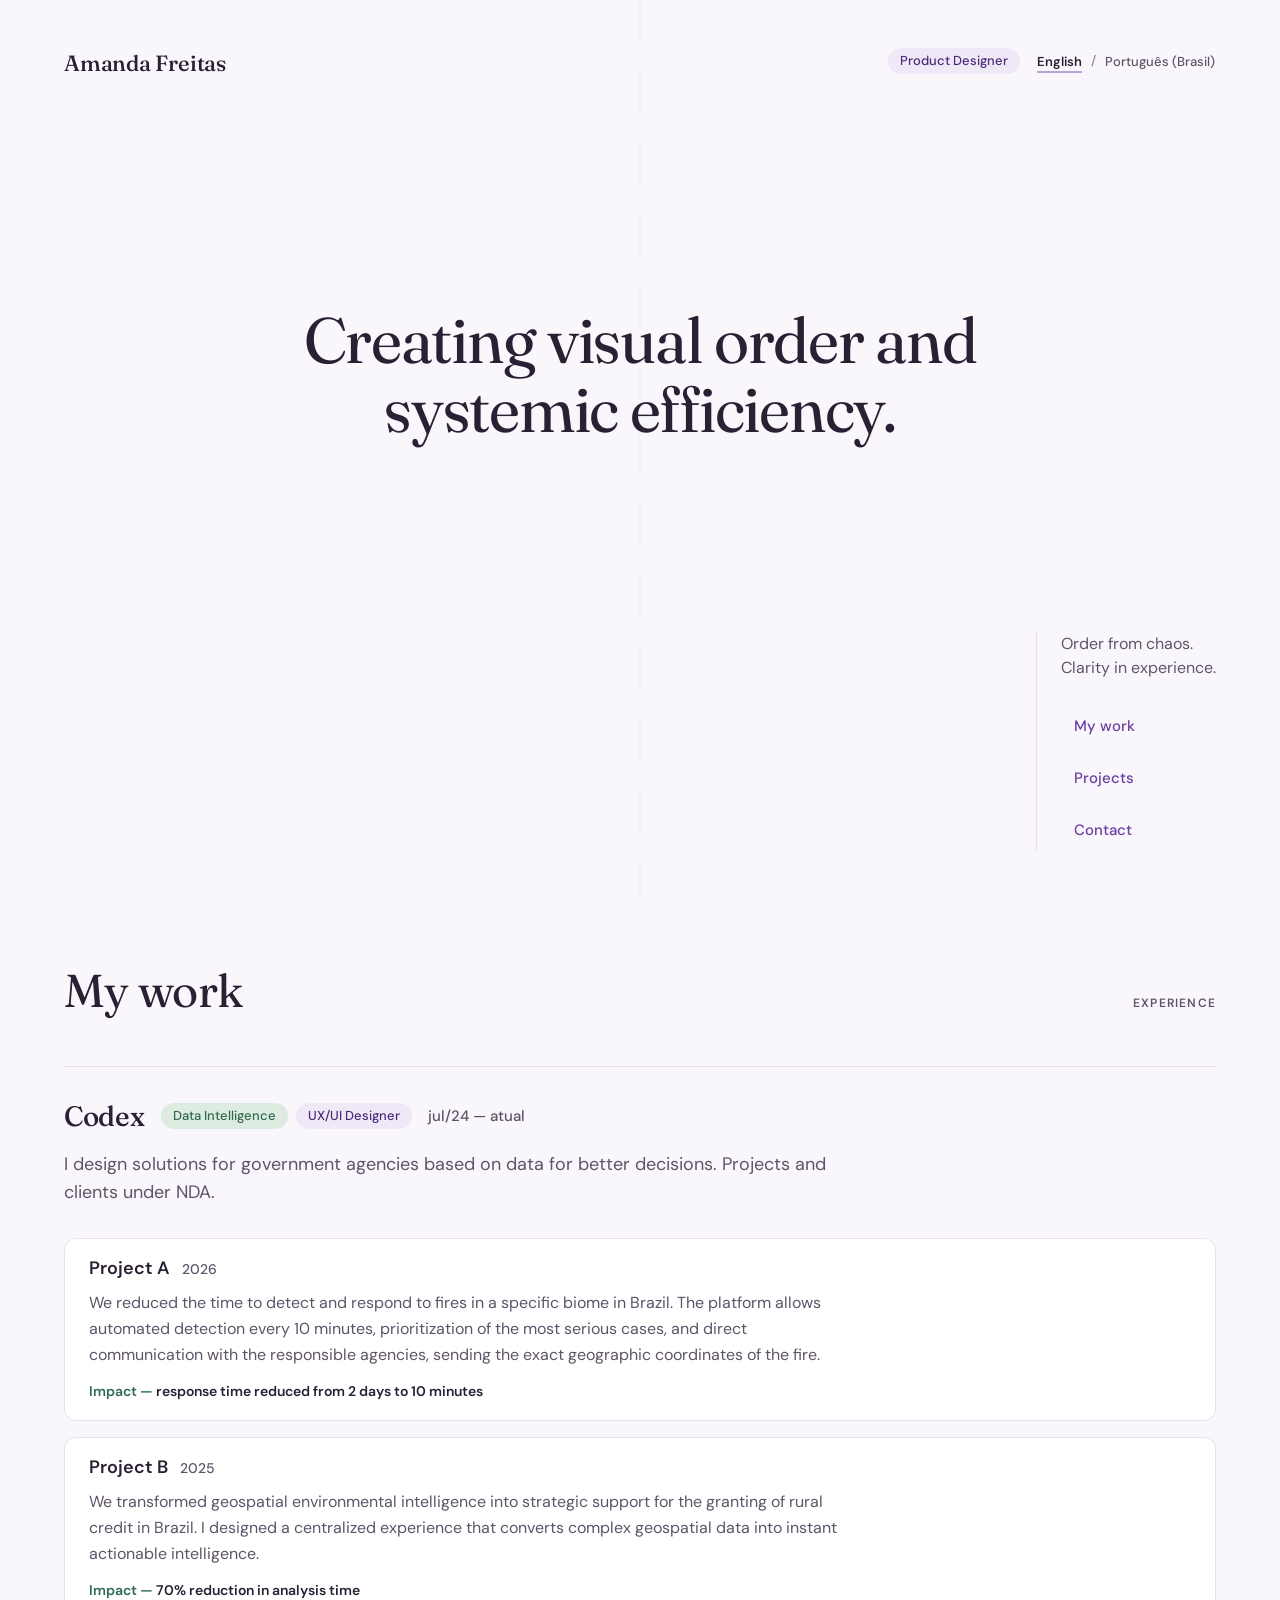
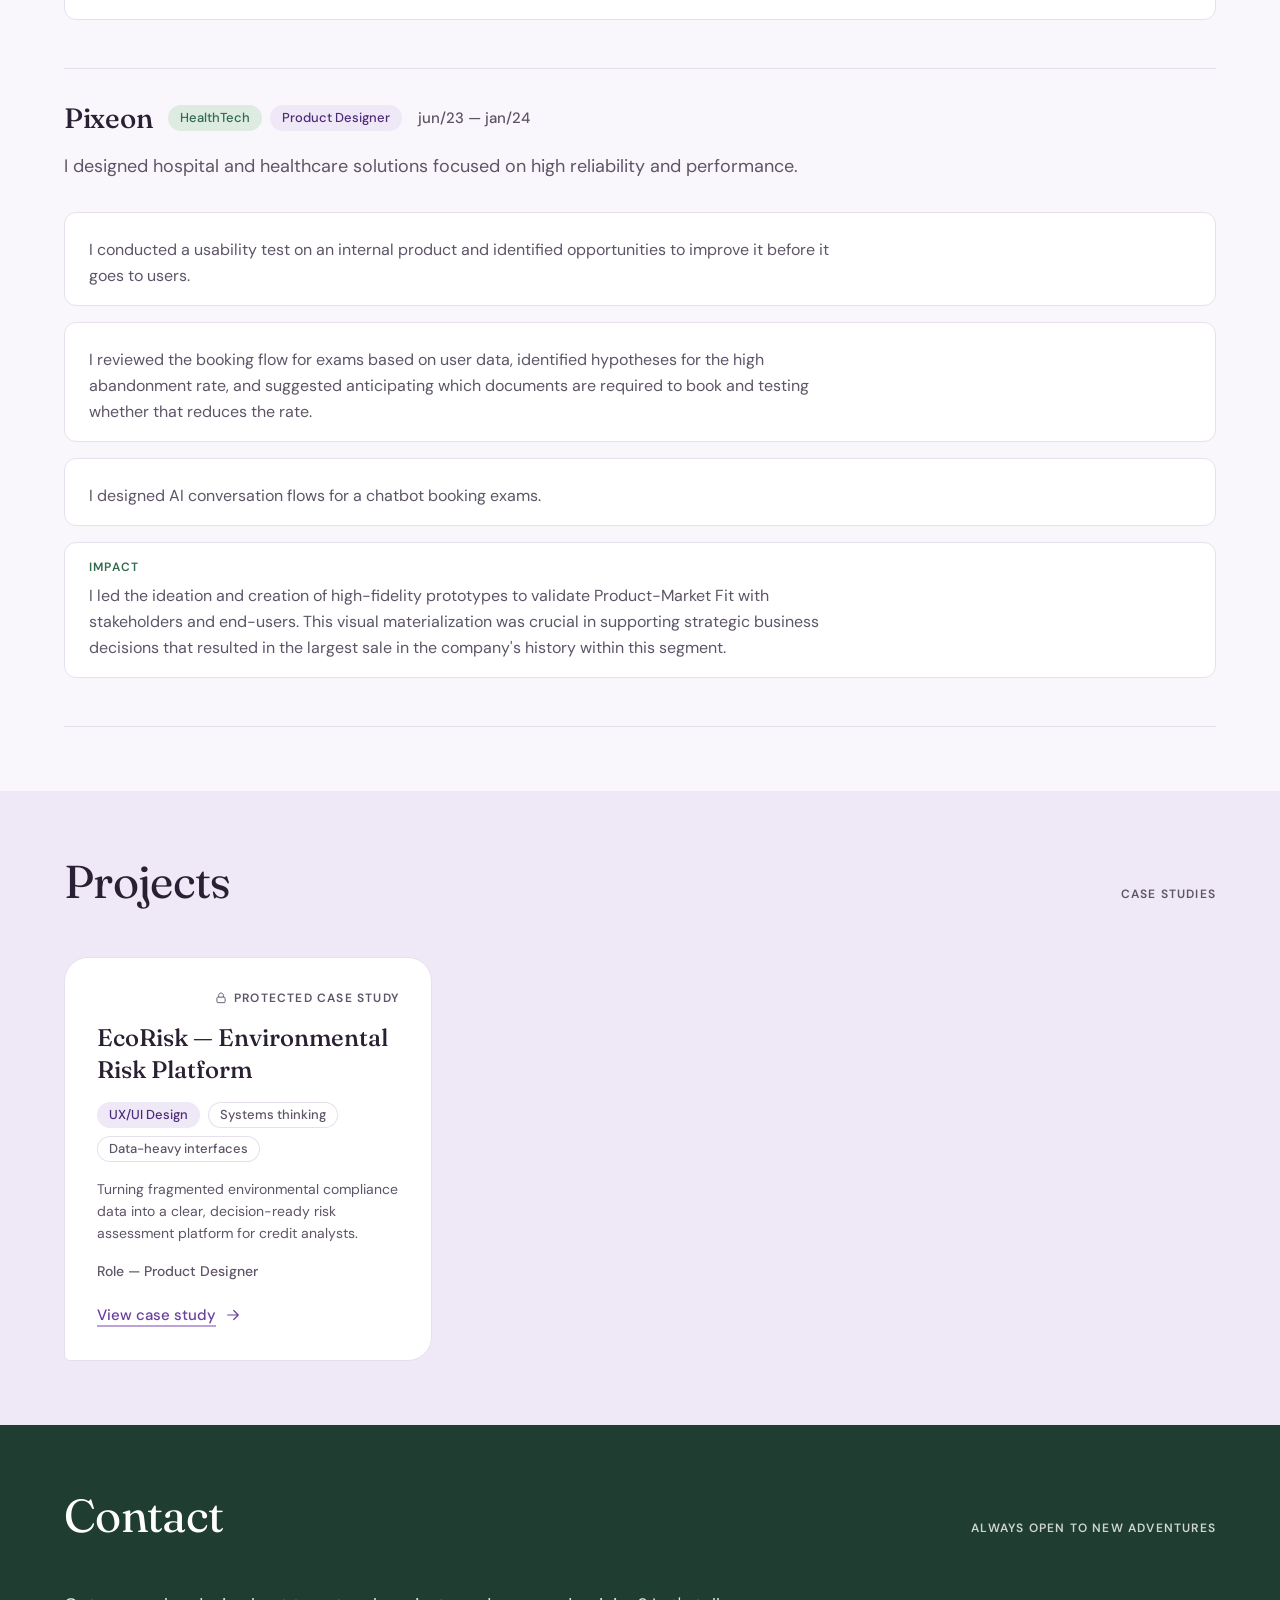
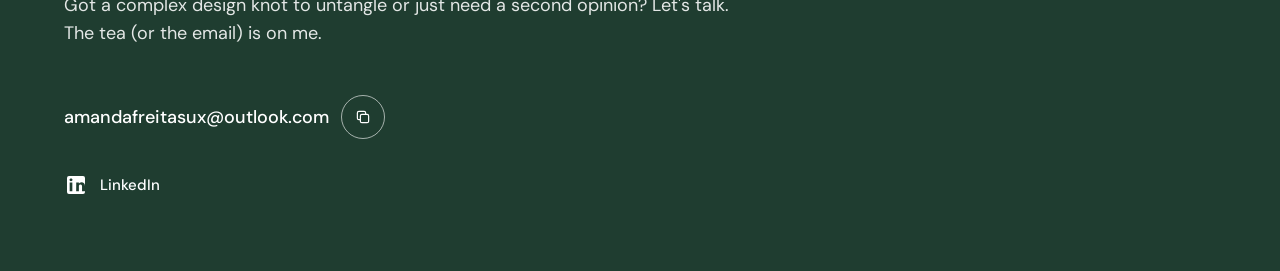
==== commit 9e8afd8e: "Add files via upload Atualiza textos, corrige traduções e torna portugues o idioma principal" ====
--- a/index.html
+++ b/index.html
@@ -1,5 +1,5 @@
 <!DOCTYPE html>
-<html lang="en">
+<html lang="pt-BR">
 <head>
 <meta charset="UTF-8">
 <meta name="viewport" content="width=device-width, initial-scale=1.0">
@@ -127,9 +127,12 @@
   }
 
   /* ---------- HEADLINE ---------- */
+  /* gap header -> headline was (50vh - header - half headline); cut by 25% */
   .headline{
+    --h1-size:clamp(40px, 5.4vw, 64px);
+    --header-bottom:78px;
     position:absolute;
-    top:50%;
+    top:calc(50% - (50vh - var(--header-bottom) - 1.08 * var(--h1-size)) * 0.25);
     left:50%;
     transform:translate(-50%,-50%);
     width:90%;
@@ -140,7 +143,7 @@
 
   .headline h1{
     font-family:var(--font-serif);
-    font-size:clamp(40px, 5.4vw, 64px);
+    font-size:var(--h1-size);
     font-weight:400;
     letter-spacing:-0.02em;
     line-height:1.08;
@@ -209,7 +212,7 @@
 
   @media (max-width:820px){
     .hero{ padding:var(--espaco-6); }
-    .headline h1{ font-size:clamp(32px,9vw,44px); }
+    .headline{ --h1-size:clamp(32px,9vw,44px); --header-bottom:84px; }
     .cta{ border-left:none; border-top:1px solid var(--borda); padding-left:0; padding-top:var(--espaco-4); align-items:flex-start; }
   }
 
@@ -369,25 +372,30 @@
     margin-right:var(--espaco-4);
   }
 
+  .work-row{ align-items:center; column-gap:var(--espaco-2); }
+  .w-company{ margin-right:var(--espaco-2); }
+
+  /* Etiqueta: segmento da empresa (folha) e cargo (lavanda) */
   .w-segment,
-  .w-role,
+  .w-role{
+    display:inline-flex;
+    align-items:center;
+    height:26px;
+    padding:0 var(--espaco-3);
+    border-radius:var(--raio-pilula);
+    font-size:13px;
+    line-height:18px;
+    font-weight:500;
+    white-space:nowrap;
+  }
+  .w-segment{ background:var(--folha-clara); color:var(--folha); }
+  .w-role{ background:var(--manaca); color:var(--quaresmeira-escura); }
+
   .w-date{
+    margin-left:var(--espaco-2);
     font-size:15px;
     font-weight:500;
     color:var(--tinta-suave);
-  }
-
-  .w-segment::before,
-  .w-role::before,
-  .w-date::before{
-    content:"•";
-    display:inline-block;
-    margin:0 var(--espaco-3);
-    color:var(--lavanda);
-  }
-
-  .w-segment::before{
-    margin-left:0;
   }
 
   @media (max-width:820px){
@@ -396,10 +404,11 @@
     .work-item{ padding:var(--espaco-8) 0; }
     .work-item::before{ top:var(--espaco-8); bottom:var(--espaco-8); }
     .w-company{
-      display:block;
+      flex-basis:100%;
       margin-right:0;
-      margin-bottom:6px;
+      margin-bottom:var(--espaco-2);
     }
+    .w-date{ margin-left:0; flex-basis:100%; margin-top:var(--espaco-1); }
     .project{ padding:var(--espaco-4); }
   }
 
@@ -737,7 +746,7 @@
     <div class="name" data-i18n="nav.name">Amanda Freitas</div>
     <div class="topbar-right">
       <div class="tag" data-i18n="nav.tag">Product Designer</div>
-      <div class="lang-switch" role="group" data-i18n-attr="aria-label:lang.switcherLabel" aria-label="Language">
+      <div class="lang-switch" role="group" data-i18n-attr="aria-label:lang.switcherLabel" aria-label="Idioma">
         <button type="button" class="lang-btn" data-lang-btn="en" aria-pressed="false" data-i18n="lang.en">English</button>
         <span class="lang-sep" aria-hidden="true">/</span>
         <button type="button" class="lang-btn" data-lang-btn="pt-BR" aria-pressed="false" data-i18n="lang.ptBR">Português (Brasil)</button>
@@ -747,16 +756,16 @@
 
 
   <div class="headline">
-    <h1 data-i18n="hero.headline">Creating visual order and<br>systemic efficiency.</h1>
+    <h1 data-i18n="hero.headline">Criando ordem visual e<br>eficiência sistêmica.</h1>
   </div>
 
   <div class="bottom">
     <div class="cta">
-      <p data-i18n="hero.sub">Order from chaos.<br>Clarity in experience.</p>
+      <p data-i18n="hero.sub">Ordem no caos.<br>Clareza na experiência.</p>
       <div class="btn-group">
-        <a href="#work" class="btn btn--primary" data-i18n="nav.myWork">My work</a>
-        <a href="#projects" class="btn btn--secondary" data-i18n="nav.projects">Projects</a>
-        <a href="#contact" class="btn btn--text" data-i18n="nav.contact">Contact</a>
+        <a href="#work" class="btn btn--text" data-i18n="nav.myWork">Experiência</a>
+        <a href="#projects" class="btn btn--text" data-i18n="nav.projects">Projetos</a>
+        <a href="#contact" class="btn btn--text" data-i18n="nav.contact">Contato</a>
       </div>
     </div>
   </div>
@@ -765,8 +774,8 @@
 
 <section class="work" id="work">
   <div class="work-head">
-    <h2 data-i18n="work.heading">My work</h2>
-    <span data-i18n="work.eyebrow">Experience</span>
+    <h2 data-i18n="work.heading">Experiência</h2>
+    <span data-i18n="work.eyebrow">Trajetória profissional</span>
   </div>
 
   <div class="work-list">
@@ -776,28 +785,28 @@
         <div class="w-company">Codex</div>
         <div class="w-segment">Data Intelligence</div>
         <div class="w-role">UX/UI Designer</div>
-        <div class="w-date">Jul/24 — Present</div>
+        <div class="w-date" data-i18n="work.codex.date">jul/24 — atual</div>
       </div>
 
-      <p class="work-summary" data-i18n="work.codex.summary">I design solutions for government agencies based on data for better decisions. Projects and clients under NDA.</p>
+      <p class="work-summary" data-i18n="work.codex.summary">Desenho soluções para órgãos governamentais com base em dados para decisões melhores. Projetos e clientes sob NDA.</p>
 
       <div class="project-list">
         <div class="project">
           <div class="project-head">
-            <h3 data-i18n="work.codex.projectA.title">Project A</h3>
+            <h3 data-i18n="work.codex.projectA.title">Inteligência a detecção e resposta a incêndios</h3>
             <span class="project-year">2026</span>
           </div>
-          <p class="project-desc" data-i18n="work.codex.projectA.desc">We reduced the time to detect and respond to fires in a specific biome in Brazil. The platform allows automated detection every 10 minutes, prioritization of the most serious cases, and direct communication with the responsible agencies, sending the exact geographic coordinates of the fire.</p>
-          <span class="project-impact"><span data-i18n="work.codex.projectA.impactLabel">Impact —</span> <b data-i18n="work.codex.projectA.impact">response time reduced from 2 days to 10 minutes</b></span>
+          <p class="project-desc" data-i18n="work.codex.projectA.desc">Reduzimos o tempo de detecção e resposta a incêndios em um bioma específico no Brasil. A plataforma permite detecção automatizada a cada 10 minutos, priorização dos casos mais graves e comunicação direta com os órgãos responsáveis, enviando as coordenadas geográficas exatas do incêndio.</p>
+          <span class="project-impact"><span data-i18n="work.codex.projectA.impactLabel">Impacto —</span> <b data-i18n="work.codex.projectA.impact">tempo de resposta reduzido de 2 dias para 10 minutos</b></span>
         </div>
 
         <div class="project">
           <div class="project-head">
-            <h3 data-i18n="work.codex.projectB.title">Project B</h3>
+            <h3 data-i18n="work.codex.projectB.title">Inteligência geoespacial para compliance rural</h3>
             <span class="project-year">2025</span>
           </div>
-          <p class="project-desc" data-i18n="work.codex.projectB.desc">We transformed geospatial environmental intelligence into strategic support for the granting of rural credit in Brazil. I designed a centralized experience that converts complex geospatial data into instant actionable intelligence.</p>
-          <span class="project-impact"><span data-i18n="work.codex.projectB.impactLabel">Impact —</span> <b data-i18n="work.codex.projectB.impact">70% reduction in analysis time</b></span>
+          <p class="project-desc" data-i18n="work.codex.projectB.desc">Transformamos inteligência geoespacial ambiental em suporte estratégico para a concessão de crédito rural no Brasil. Desenhei uma experiência centralizada que converte dados geoespaciais complexos em inteligência acionável instantânea.</p>
+          <span class="project-impact"><span data-i18n="work.codex.projectB.impactLabel">Impacto —</span> <b data-i18n="work.codex.projectB.impact">redução de 70% no tempo de análise</b></span>
         </div>
       </div>
     </div>
@@ -807,27 +816,27 @@
         <div class="w-company">Pixeon</div>
         <div class="w-segment">HealthTech</div>
         <div class="w-role">Product Designer</div>
-        <div class="w-date">Jun/23 — Jan/24</div>
+        <div class="w-date" data-i18n="work.pixeon.date">jun/23 — jan/24</div>
       </div>
 
-      <p class="work-summary" data-i18n="work.pixeon.summary">I designed hospital and healthcare solutions focused on high reliability and performance.</p>
+      <p class="work-summary" data-i18n="work.pixeon.summary">Desenhei soluções hospitalares e de saúde focadas em alta confiabilidade e performance.</p>
 
       <div class="project-list">
         <div class="project">
-          <p class="project-desc" data-i18n="work.pixeon.item1">I conducted a usability test on an internal product and identified opportunities to improve it before it goes to users.</p>
+          <p class="project-desc" data-i18n="work.pixeon.item1">Conduzi um teste de usabilidade em um produto interno e identifiquei oportunidades de melhoria antes de chegar aos usuários.</p>
         </div>
 
         <div class="project">
-          <p class="project-desc" data-i18n="work.pixeon.item2">I reviewed the booking flow for exams based on user data, identified hypotheses for the high abandonment rate, and suggested anticipating which documents are required to book and testing whether that reduces the rate.</p>
+          <p class="project-desc" data-i18n="work.pixeon.item2">Revisei o fluxo de agendamento de exames com base em dados de usuários, identifiquei hipóteses para a alta taxa de abandono e sugeri antecipar quais documentos são necessários para o agendamento, testando se isso reduz a taxa.</p>
         </div>
 
         <div class="project">
-          <p class="project-desc" data-i18n="work.pixeon.item3">I designed AI conversation flows for a chatbot booking exams.</p>
+          <p class="project-desc" data-i18n="work.pixeon.item3">Desenhei fluxos de conversa com IA para um chatbot de agendamento de exames.</p>
         </div>
 
         <div class="project">
-          <span class="impact-label" data-i18n="work.pixeon.impactLabel">Impact</span>
-          <p class="project-desc" data-i18n="work.pixeon.impact">I led the ideation and creation of high-fidelity prototypes to validate Product-Market Fit with stakeholders and end-users. This visual materialization was crucial in supporting strategic business decisions that resulted in the largest sale in the company's history within this segment.</p>
+          <span class="impact-label" data-i18n="work.pixeon.impactLabel">Impacto</span>
+          <p class="project-desc" data-i18n="work.pixeon.impact">Liderei a ideação e criação de protótipos de alta fidelidade para validar o Product-Market Fit com stakeholders e usuários finais. Essa materialização visual foi fundamental para embasar decisões estratégicas de negócio que resultaram na maior venda da história da empresa nesse segmento.</p>
         </div>
       </div>
     </div>
@@ -837,8 +846,8 @@
 
 <section class="projects" id="projects">
   <div class="work-head">
-    <h2 data-i18n="projects.heading">Projects</h2>
-    <span data-i18n="projects.eyebrow">Case studies</span>
+    <h2 data-i18n="projects.heading">Projetos</h2>
+    <span data-i18n="projects.eyebrow">Atuação</span>
   </div>
 
   <div class="project-grid">
@@ -850,26 +859,26 @@
             <rect x="5" y="10.5" width="14" height="9.5" rx="2" stroke="currentColor" stroke-width="1.6"/>
             <path d="M8 10.5V7.5C8 5.29086 9.79086 3.5 12 3.5C14.2091 3.5 16 5.29086 16 7.5V10.5" stroke="currentColor" stroke-width="1.6"/>
           </svg>
-          <span data-i18n="projects.ecorisk.lock">Protected case study</span>
+          <span data-i18n="projects.ecorisk.lock">Case protegido</span>
         </span>
       </div>
 
-      <h3 class="project-card-title" data-i18n="projects.ecorisk.title">EcoRisk — Environmental Risk Platform</h3>
+      <h3 class="project-card-title" data-i18n="projects.ecorisk.title">EcoRisk — Plataforma de Risco Ambiental</h3>
 
       <div class="project-card-tags">
         <span data-i18n="projects.ecorisk.tag1">UX/UI Design</span>
-        <span data-i18n="projects.ecorisk.tag2">Systems thinking</span>
-        <span data-i18n="projects.ecorisk.tag3">Data-heavy interfaces</span>
+        <span data-i18n="projects.ecorisk.tag2">Pensamento sistêmico</span>
+        <span data-i18n="projects.ecorisk.tag3">Interfaces com muitos dados</span>
       </div>
 
-      <p class="project-card-summary" data-i18n="projects.ecorisk.summary">Turning fragmented environmental compliance data into a clear, decision-ready risk assessment platform for credit analysts.</p>
+      <p class="project-card-summary" data-i18n="projects.ecorisk.summary">Transformando dados fragmentados de conformidade ambiental em uma plataforma clara e pronta para decisão, voltada a analistas de crédito.</p>
 
       <div class="project-card-meta">
-        <span data-i18n="projects.ecorisk.role">Role — Product Designer</span>
+        <span data-i18n="projects.ecorisk.role">Função — Product Designer</span>
       </div>
 
       <a href="case-study-ecorisk.html" class="project-card-cta">
-        <span data-i18n="projects.ecorisk.cta">View case study</span>
+        <span data-i18n="projects.ecorisk.cta">Ver case completo</span>
         <svg viewBox="0 0 24 24" fill="none" xmlns="http://www.w3.org/2000/svg" aria-hidden="true">
           <path d="M5 12H19M19 12L13 6M19 12L13 18" stroke="currentColor" stroke-width="1.6" stroke-linecap="round" stroke-linejoin="round"/>
         </svg>
@@ -883,23 +892,23 @@
 
 <section class="contact" id="contact">
   <div class="work-head">
-    <h2 data-i18n="contact.heading">Contact</h2>
-    <span data-i18n="contact.eyebrow">Always open to new adventures</span>
+    <h2 data-i18n="contact.heading">Contato</h2>
+    <span data-i18n="contact.eyebrow">Sempre aberta a novas aventuras</span>
   </div>
 
-  <p class="contact-copy" data-i18n="contact.copy">Got a complex design knot to untangle or just need a second opinion? Let's talk. The tea (or the email) is on me.</p>
+  <p class="contact-copy" data-i18n="contact.copy">Tem um problema complexo de design para resolver ou só precisa de uma segunda opinião? Vamos conversar. O chá (ou e-mail) é por minha conta!</p>
 
   <div class="contact-actions">
 
     <div class="email-row">
       <span class="email-text" id="emailText">amandafreitasux@outlook.com</span>
-      <button class="copy-btn" id="copyBtn" onclick="copyEmail()" aria-label="Copy email address" data-i18n-attr="aria-label:contact.copyEmailLabel">
+      <button class="copy-btn" id="copyBtn" onclick="copyEmail()" aria-label="Copiar endereço de e-mail" data-i18n-attr="aria-label:contact.copyEmailLabel">
         <svg viewBox="0 0 24 24" fill="none" xmlns="http://www.w3.org/2000/svg">
           <rect x="8.5" y="8.5" width="11" height="11" rx="2" stroke="currentColor" stroke-width="1.6"/>
           <path d="M15.5 8.5V6.5C15.5 5.39543 14.6046 4.5 13.5 4.5H6.5C5.39543 4.5 4.5 5.39543 4.5 6.5V13.5C4.5 14.6046 5.39543 15.5 6.5 15.5H8.5" stroke="currentColor" stroke-width="1.6"/>
         </svg>
       </button>
-      <span class="copy-feedback" id="copyFeedback" data-i18n="contact.copied">Copied</span>
+      <span class="copy-feedback" id="copyFeedback" data-i18n="contact.copied">Copiado</span>
     </div>
 
     <a class="linkedin-btn" href="https://www.linkedin.com/in/amandafreitas/" target="_blank" rel="noopener">
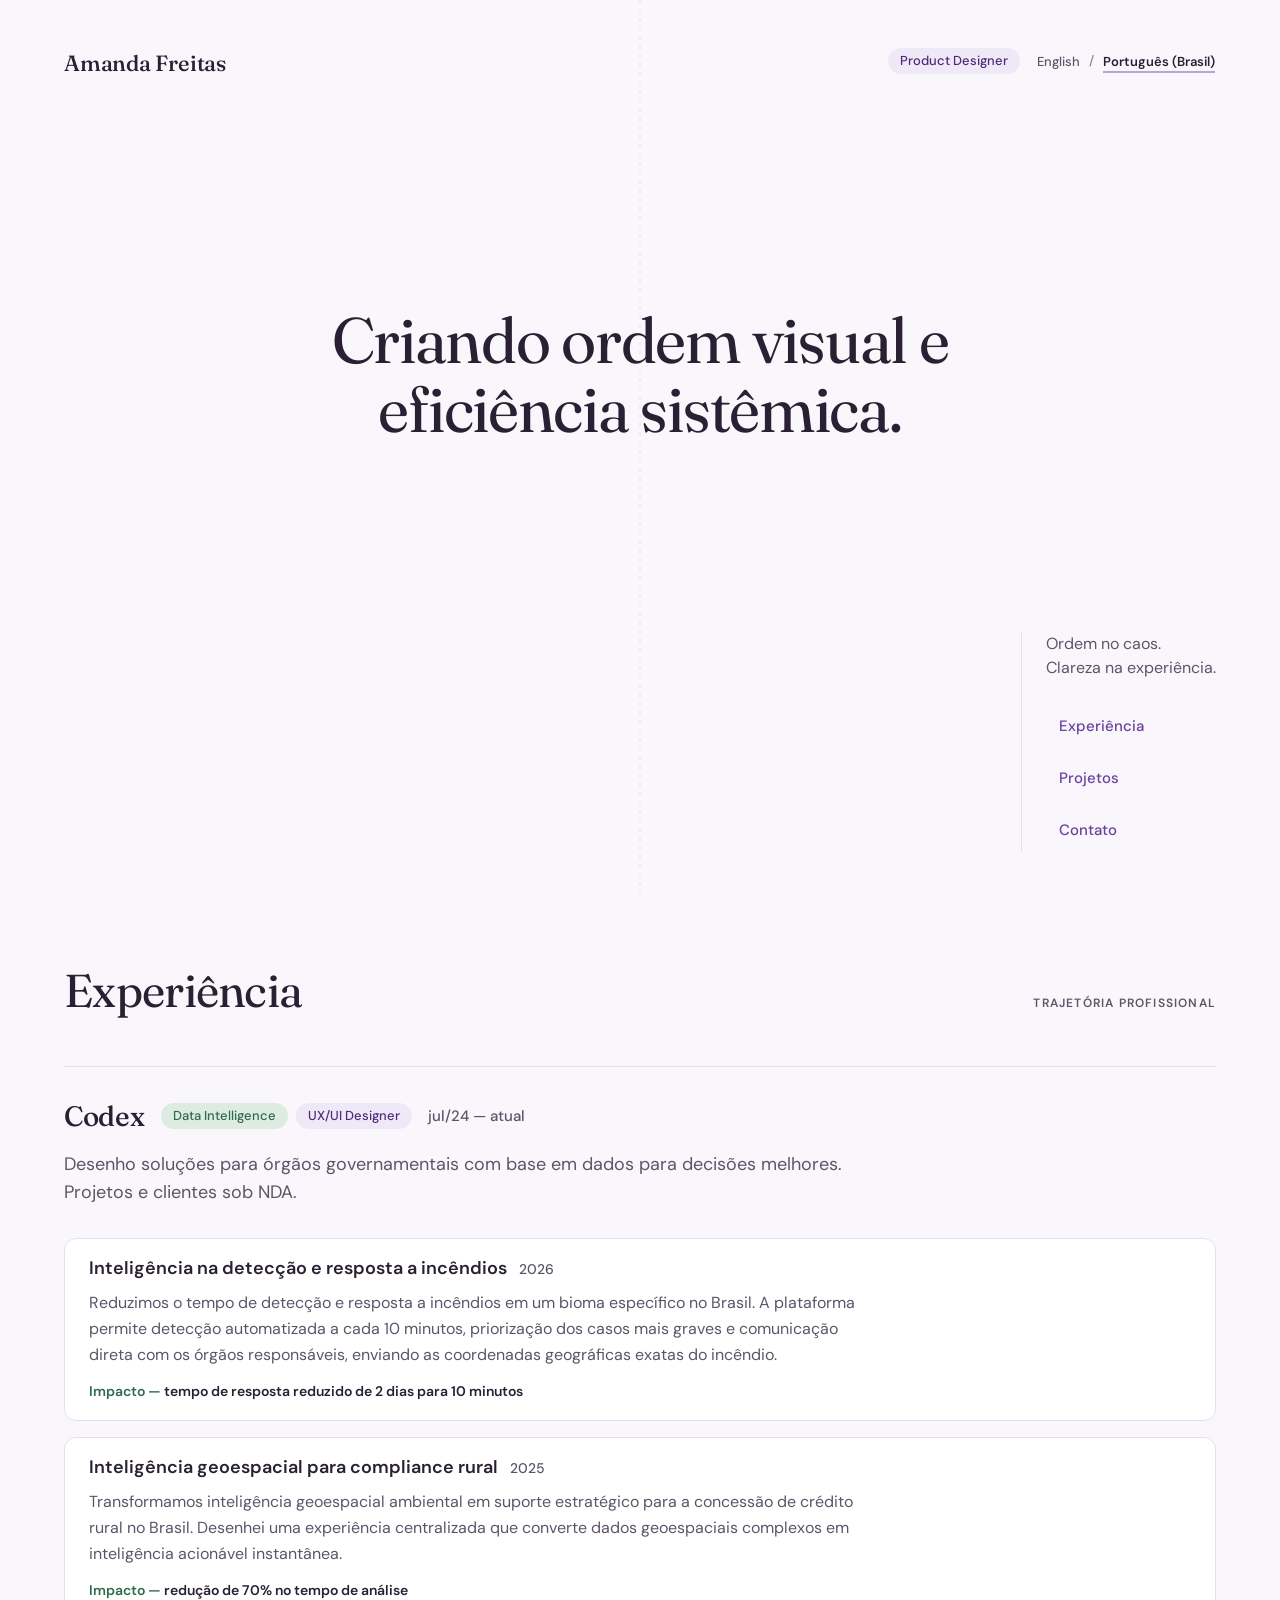
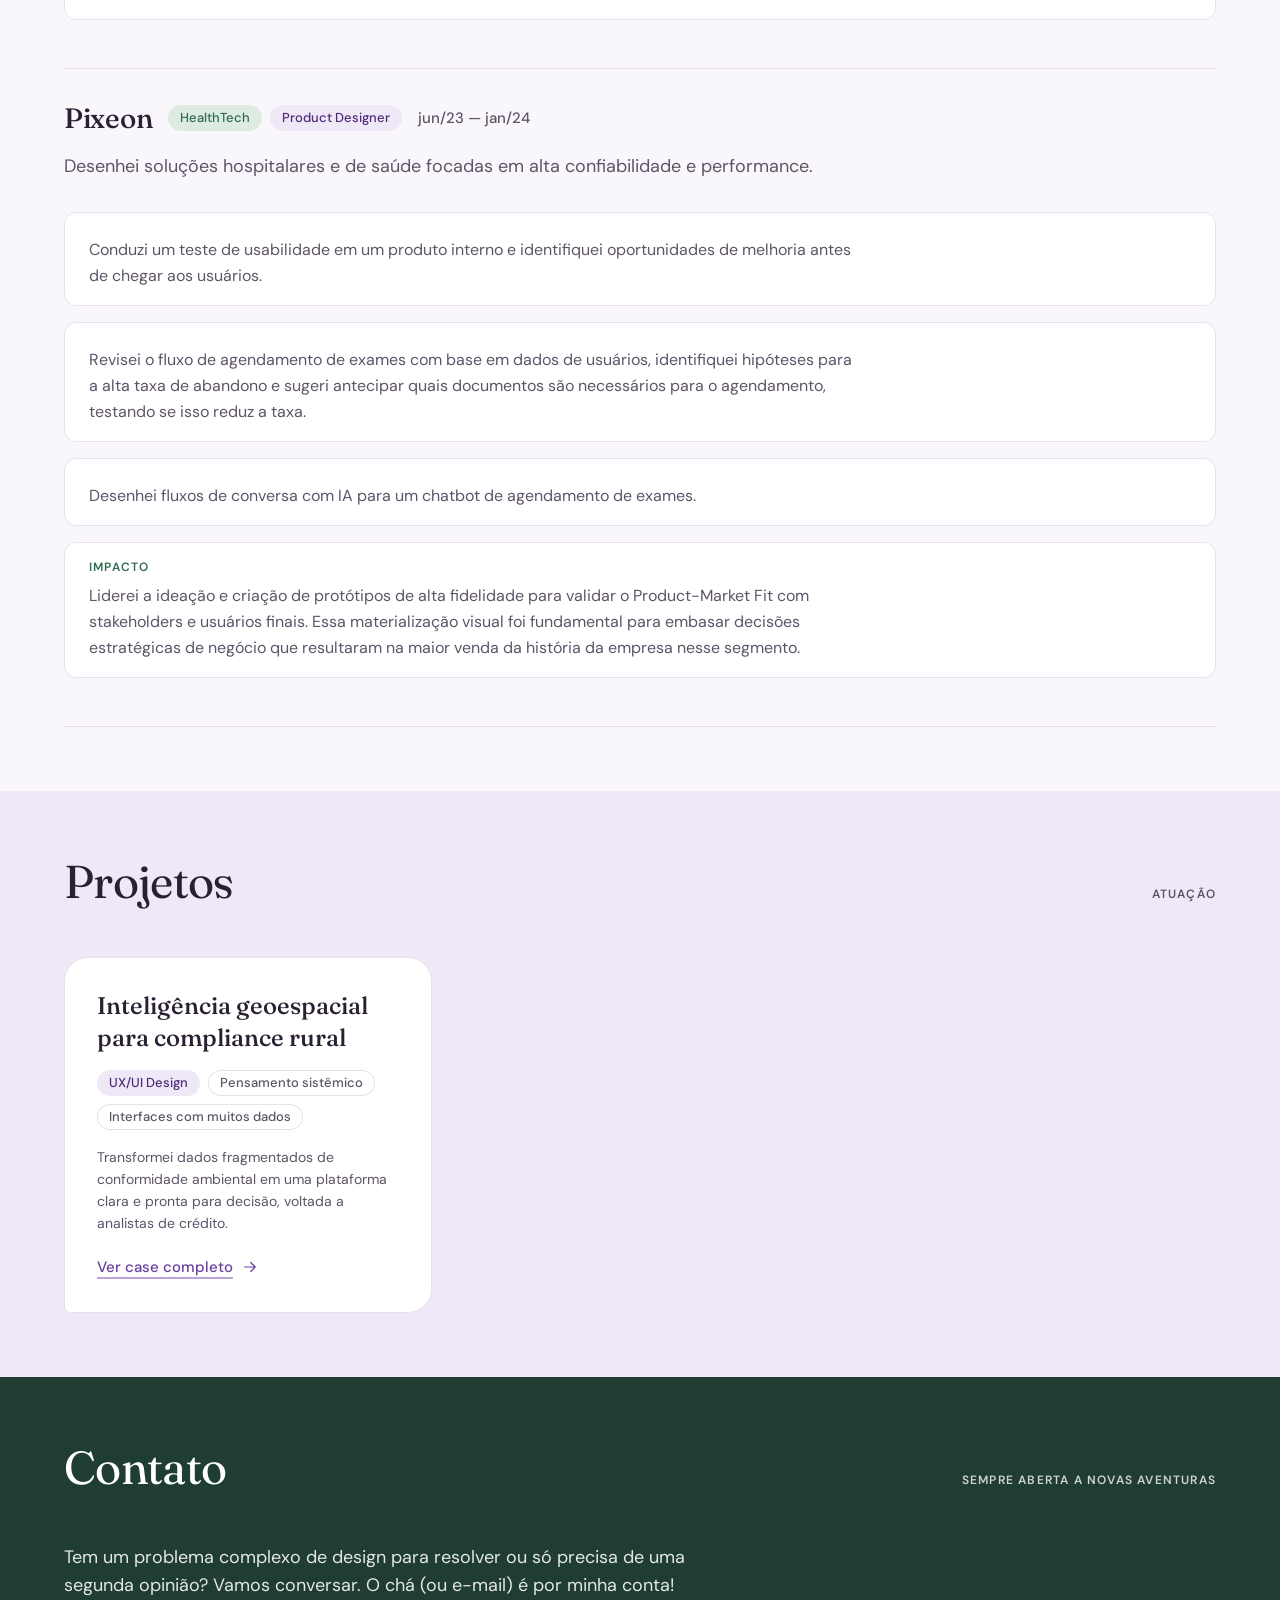
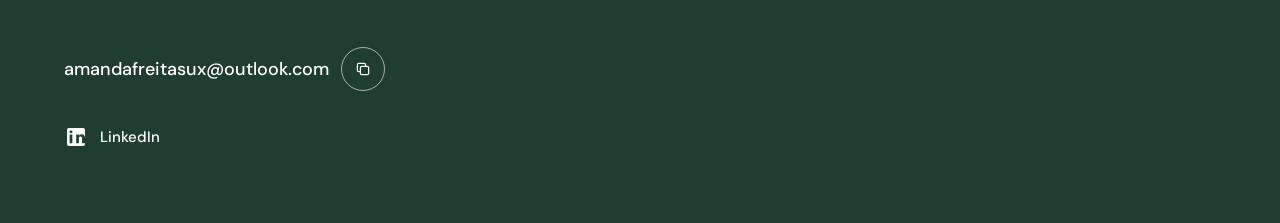
==== commit f5a92776: "Add files via upload atualizo dados do case" ====
--- a/index.html
+++ b/index.html
@@ -443,27 +443,8 @@
     transform:translateY(-2px);
   }
 
-  .project-card-top{
-    display:flex;
-    justify-content:flex-end;
-  }
-
-  .project-lock{
-    display:inline-flex;
-    align-items:center;
-    gap:6px;
-    font-size:12px;
-    line-height:16px;
-    font-weight:600;
-    letter-spacing:0.1em;
-    text-transform:uppercase;
-    color:var(--tinta-suave);
-  }
-
-  .project-lock svg{
-    width:14px;
-    height:14px;
-  }
+
+
 
   .project-card-title{
     font-family:var(--font-serif);
@@ -507,12 +488,6 @@
     flex-grow:1;
   }
 
-  .project-card-meta{
-    font-size:14px;
-    line-height:22px;
-    font-weight:500;
-    color:var(--tinta-suave);
-  }
 
   /* LinkSeta */
   .project-card-cta{
@@ -853,17 +828,7 @@
   <div class="project-grid">
 
     <article class="project-card">
-      <div class="project-card-top">
-        <span class="project-lock" aria-hidden="true">
-          <svg viewBox="0 0 24 24" fill="none" xmlns="http://www.w3.org/2000/svg">
-            <rect x="5" y="10.5" width="14" height="9.5" rx="2" stroke="currentColor" stroke-width="1.6"/>
-            <path d="M8 10.5V7.5C8 5.29086 9.79086 3.5 12 3.5C14.2091 3.5 16 5.29086 16 7.5V10.5" stroke="currentColor" stroke-width="1.6"/>
-          </svg>
-          <span data-i18n="projects.ecorisk.lock">Case protegido</span>
-        </span>
-      </div>
-
-      <h3 class="project-card-title" data-i18n="projects.ecorisk.title">EcoRisk — Plataforma de Risco Ambiental</h3>
+      <h3 class="project-card-title" data-i18n="projects.ecorisk.title">Inteligência geoespacial para compliance rural</h3>
 
       <div class="project-card-tags">
         <span data-i18n="projects.ecorisk.tag1">UX/UI Design</span>
@@ -871,11 +836,7 @@
         <span data-i18n="projects.ecorisk.tag3">Interfaces com muitos dados</span>
       </div>
 
-      <p class="project-card-summary" data-i18n="projects.ecorisk.summary">Transformando dados fragmentados de conformidade ambiental em uma plataforma clara e pronta para decisão, voltada a analistas de crédito.</p>
-
-      <div class="project-card-meta">
-        <span data-i18n="projects.ecorisk.role">Função — Product Designer</span>
-      </div>
+      <p class="project-card-summary" data-i18n="projects.ecorisk.summary">Transformei dados fragmentados de conformidade ambiental em uma plataforma clara e pronta para decisão, voltada a analistas de crédito.</p>
 
       <a href="case-study-ecorisk.html" class="project-card-cta">
         <span data-i18n="projects.ecorisk.cta">Ver case completo</span>
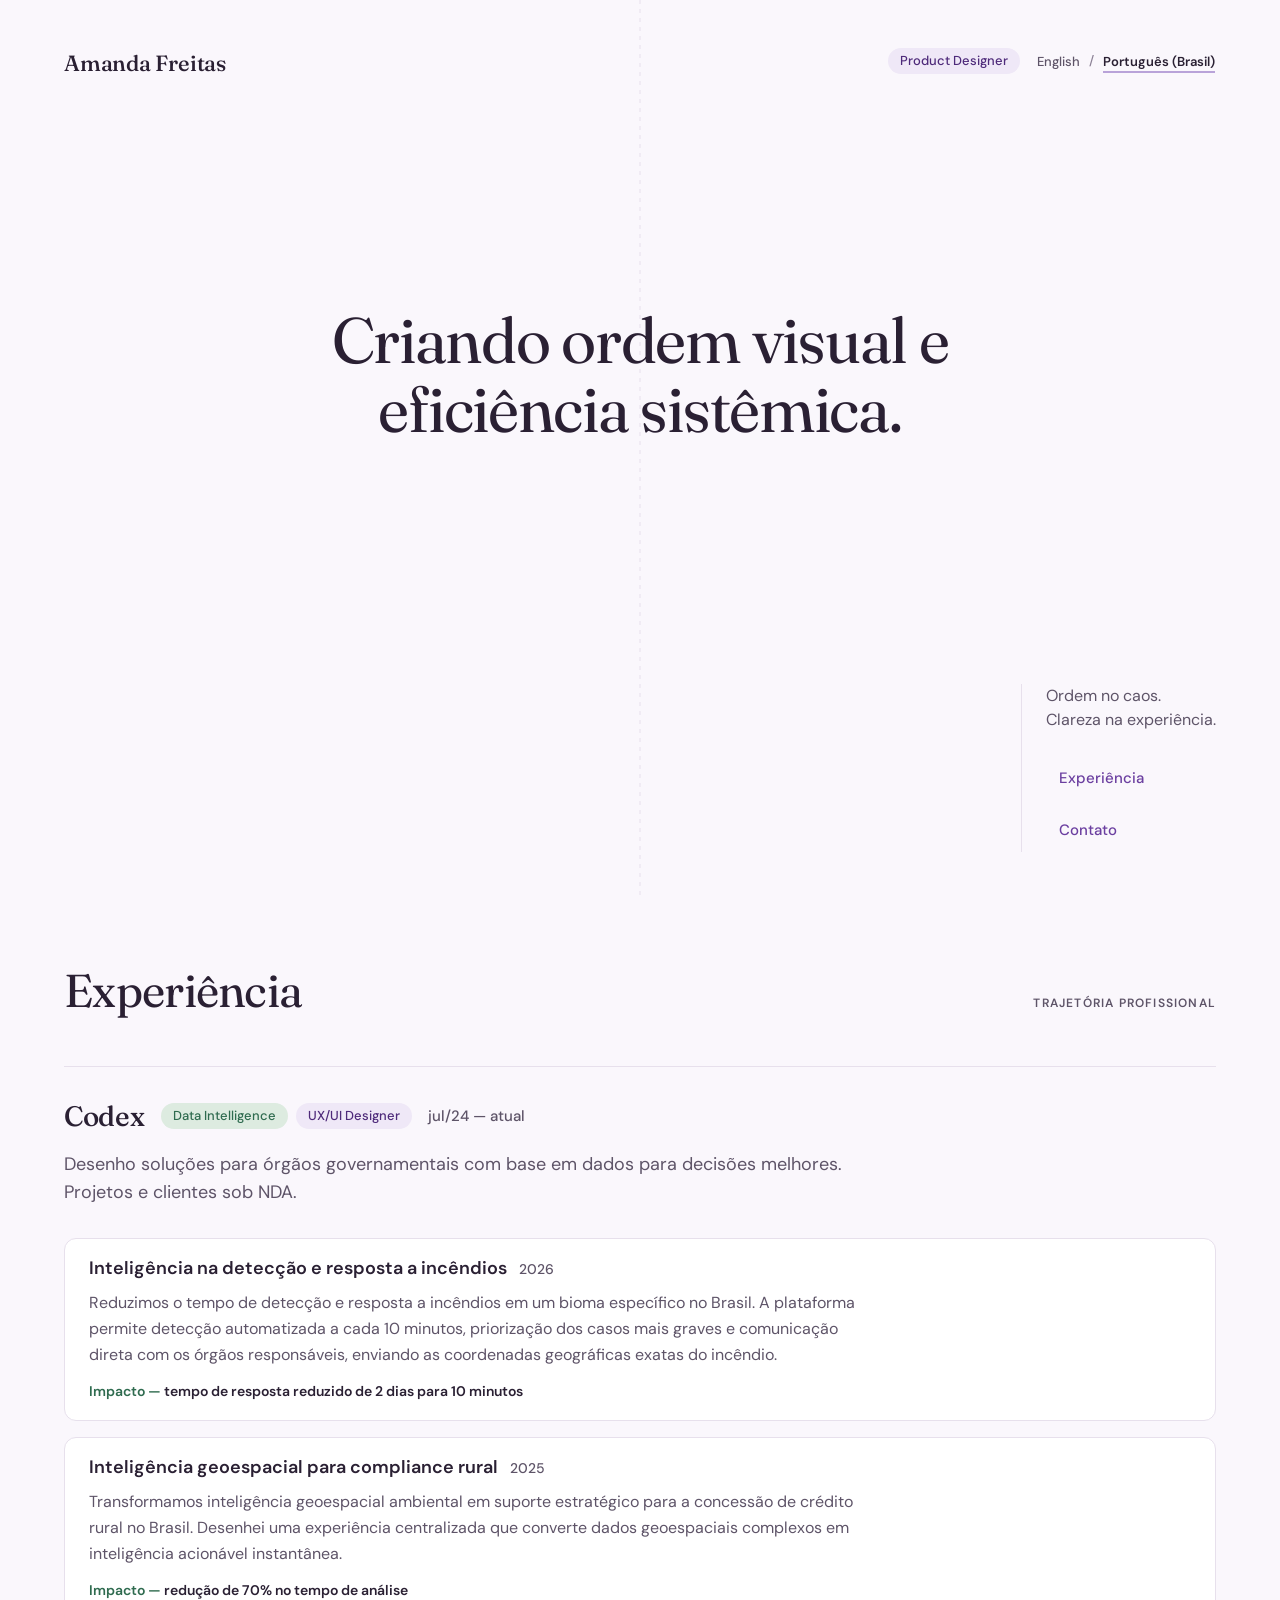
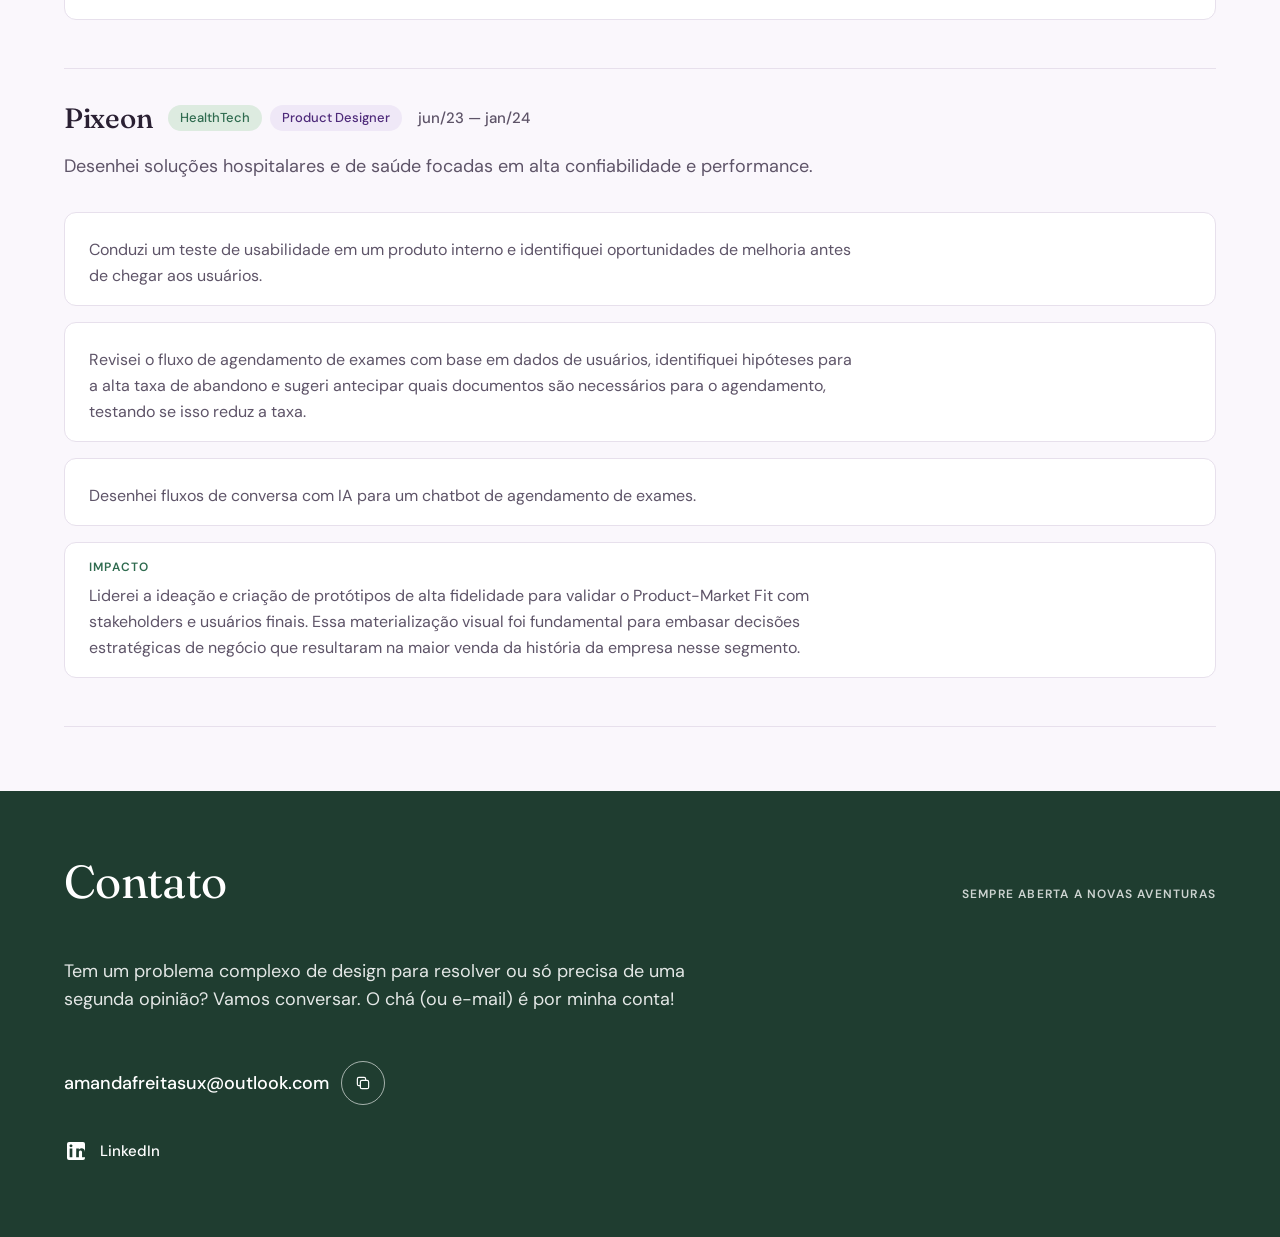
==== commit 6d59bcbc: "Add files via upload oculta a seção projetos" ====
--- a/index.html
+++ b/index.html
@@ -64,6 +64,8 @@
     -webkit-font-smoothing:antialiased;
   }
 
+  [hidden]{ display:none !important; }
+
   /* foco visível em tudo que é interativo: anel de 2px em quaresmeira, 2px de afastamento */
   a:focus-visible,
   button:focus-visible{
@@ -739,7 +741,7 @@
       <p data-i18n="hero.sub">Ordem no caos.<br>Clareza na experiência.</p>
       <div class="btn-group">
         <a href="#work" class="btn btn--text" data-i18n="nav.myWork">Experiência</a>
-        <a href="#projects" class="btn btn--text" data-i18n="nav.projects">Projetos</a>
+        <a href="#projects" class="btn btn--text" data-i18n="nav.projects" hidden>Projetos</a>
         <a href="#contact" class="btn btn--text" data-i18n="nav.contact">Contato</a>
       </div>
     </div>
@@ -819,7 +821,8 @@
   </div>
 </section>
 
-<section class="projects" id="projects">
+<!-- Seção temporariamente oculta (atributo "hidden" aqui e no botão "Projetos" do hero). Para reativar, remova o "hidden". -->
+<section class="projects" id="projects" hidden>
   <div class="work-head">
     <h2 data-i18n="projects.heading">Projetos</h2>
     <span data-i18n="projects.eyebrow">Atuação</span>
